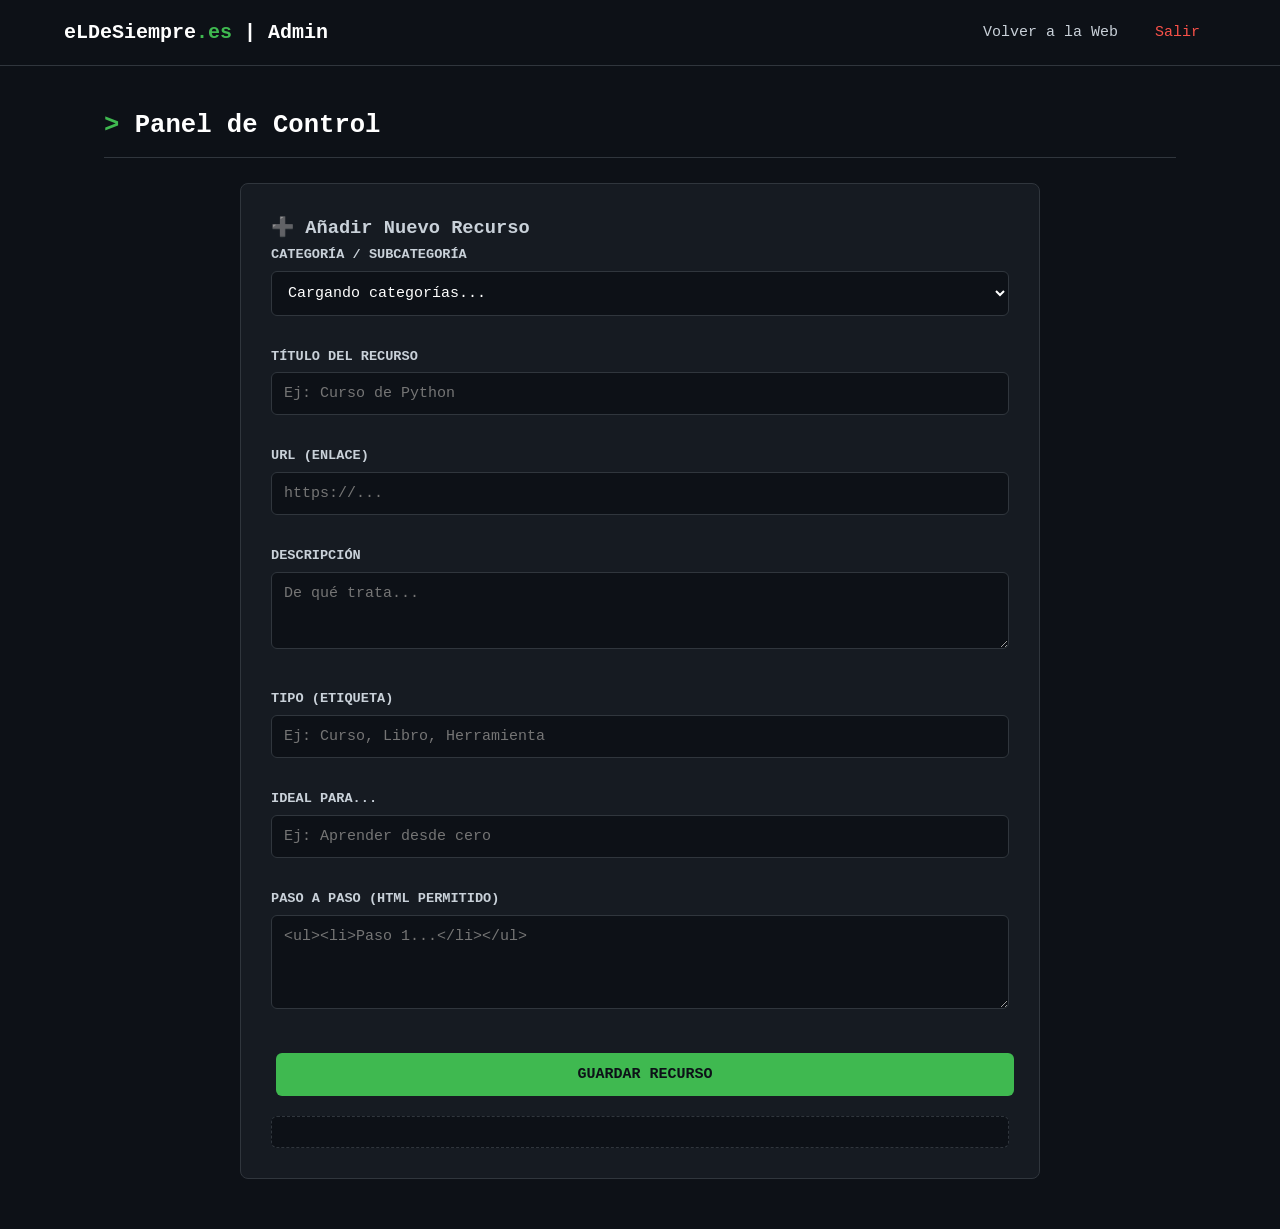
==== admin.html @ 98a256b8 "Create admin.html for administration dashboard This file contains the HTML structure for the adminis" ====
<!DOCTYPE html>
<html lang="es">
<head>
    <meta charset="UTF-8">
    <meta name="viewport" content="width=device-width, initial-scale=1.0">
    <title>Dashboard de Administración | eLDeSiempre</title>
    <link rel="stylesheet" href="styles.css">
</head>
<body>
    <header>
        <div class="logo-text">eLDeSiempre<span>.es</span> | Admin</div>
        <nav>
            <button class="nav-btn" onclick="window.location.href='index.html'">Volver a la Web</button>
            <button class="nav-btn" style="color:var(--danger);" onclick="cerrarSesion()">Salir</button>
        </nav>
    </header>

    <main class="container">
        <h2>Panel de Control</h2>
        
        <div class="auth-form" style="max-width: 800px; margin: 0 auto;">
            <h3>➕ Añadir Nuevo Recurso</h3>
            <form id="form-admin">
                <div class="form-field">
                    <label>Categoría / Subcategoría</label>
                    <select id="admin-categoria" class="tool-input" required>
                        <option value="">Cargando categorías...</option>
                    </select>
                </div>
                <div class="form-field">
                    <label>Título del Recurso</label>
                    <input type="text" id="admin-titulo" class="tool-input" placeholder="Ej: Curso de Python" required>
                </div>
                <div class="form-field">
                    <label>URL (Enlace)</label>
                    <input type="url" id="admin-url" class="tool-input" placeholder="https://..." required>
                </div>
                <div class="form-field">
                    <label>Descripción</label>
                    <textarea id="admin-descripcion" class="tool-input" rows="3" placeholder="De qué trata..." required></textarea>
                </div>
                <div class="form-field">
                    <label>Tipo (Etiqueta)</label>
                    <input type="text" id="admin-tipo" class="tool-input" placeholder="Ej: Curso, Libro, Herramienta" required>
                </div>
                <div class="form-field">
                    <label>Ideal para...</label>
                    <input type="text" id="admin-ideal" class="tool-input" placeholder="Ej: Aprender desde cero">
                </div>
                <div class="form-field">
                    <label>Paso a paso (HTML permitido)</label>
                    <textarea id="admin-pasos" class="tool-input" rows="4" placeholder="<ul><li>Paso 1...</li></ul>"></textarea>
                </div>
                <button type="submit" class="btn-primary" style="width: 100%;">Guardar Recurso</button>
            </form>
            <div id="admin-result" class="tool-result"></div>
        </div>
    </main>

    <script type="module" src="js/pages/admin.js"></script>
</body>
</html>
---- styles.css ----
@import url('https://www.nerdfonts.com/assets/css/webfont.css');

:root {
    --bg-color: #0d1117;
    --card-bg: #161b22;
    --text-main: #c9d1d9;
    --text-bright: #ffffff;
    --text-muted: #8b949e;
    --neon-green: #3fb950;
    --neon-blue: #58a6ff;
    --neon-gold: #d29922;
    --neon-purple: #bc8cff;
    --danger: #f85149;
    --border: #30363d;
    --modal-bg: rgba(13, 17, 23, 0.95);
    --focus-ring: 0 0 0 2px var(--neon-blue);
    --btn-text: #0d1117;
}

body.light-mode {
    --bg-color: #f6f8fa;
    --card-bg: #ffffff;
    --text-main: #24292f;
    --text-bright: #000000;
    --text-muted: #57606a;
    --neon-green: #1a7f37;
    --neon-blue: #0969da;
    --neon-gold: #9a6700;
    --neon-purple: #8250df;
    --danger: #cf222e;
    --border: #d0d7de;
    --modal-bg: rgba(246, 248, 250, 0.95);
    --btn-text: #ffffff;
}

* {
    margin: 0;
    padding: 0;
    box-sizing: border-box;
    font-family: 'Hack Nerd Font', 'Hack', 'Fira Code', 'Consolas', monospace;
    -webkit-tap-highlight-color: transparent;
}

*:focus-visible {
    outline: none;
    box-shadow: var(--focus-ring);
    border-radius: 4px;
}

body {
    background-color: var(--bg-color);
    color: var(--text-main);
    line-height: 1.6;
    min-height: 100vh;
    display: flex;
    flex-direction: column;
    transition: background-color 0.3s, color 0.3s;
}

body.locked {
    overflow: hidden;
    height: 100vh;
}

.skip-link {
    position: absolute;
    top: -100px;
    left: 10px;
    background: var(--neon-green);
    color: var(--btn-text);
    padding: 10px 15px;
    border-radius: 4px;
    font-weight: bold;
    z-index: 10001;
    text-decoration: none;
}

.skip-link:focus {
    top: 10px;
}

#toast-container {
    position: fixed;
    top: 20px;
    right: 20px;
    z-index: 10000;
    display: flex;
    flex-direction: column;
    gap: 10px;
    pointer-events: none;
}

.toast {
    background: var(--card-bg);
    border: 1px solid var(--border);
    border-left: 4px solid var(--neon-green);
    color: var(--text-bright);
    padding: 12px 18px;
    border-radius: 4px;
    font-size: 0.95rem;
    pointer-events: auto;
    max-width: 350px;
}

.toast.error {
    border-left-color: var(--danger);
}

.modal-overlay {
    position: fixed;
    inset: 0;
    background: var(--modal-bg);
    z-index: 9999;
    display: none;
    justify-content: center;
    align-items: center;
    padding: 20px;
}

.modal-overlay.active {
    display: flex;
}

.modal-content {
    background: var(--card-bg);
    border: 1px solid var(--border);
    border-radius: 8px;
    padding: 25px;
    width: 100%;
    max-width: 700px;
    max-height: 85vh;
    overflow-y: auto;
    position: relative;
}

.modal-content h2 {
    color: var(--neon-blue);
    margin-bottom: 15px;
    font-size: 1.3rem;
    border-bottom: 1px solid var(--border);
    padding-bottom: 10px;
}

.close-btn {
    position: absolute;
    top: 15px;
    right: 15px;
    background: none;
    border: none;
    color: var(--text-muted);
    font-size: 1.5rem;
    cursor: pointer;
}

header {
    display: flex;
    justify-content: space-between;
    align-items: center;
    padding: 15px 5%;
    background: var(--bg-color);
    border-bottom: 1px solid var(--border);
    position: sticky;
    top: 0;
    z-index: 100;
    transition: background-color 0.3s;
}

.logo-container {
    display: flex;
    align-items: center;
    gap: 10px;
    cursor: pointer;
    border: none;
    background: none;
    color: inherit;
    padding: 0;
}

.logo-img {
    width: 30px;
    height: 30px;
    object-fit: contain;
}

.logo-text {
    font-size: 20px;
    font-weight: 600;
    color: var(--text-bright);
}

.logo-text span {
    color: var(--neon-green);
}

nav {
    display: flex;
    gap: 5px;
    flex-wrap: wrap;
    align-items: center;
}

.nav-btn {
    background: none;
    border: 1px solid transparent;
    color: var(--text-main);
    font-size: 15px;
    cursor: pointer;
    padding: 8px 15px;
    border-radius: 4px;
    font-family: inherit;
    transition: 0.2s;
}

.nav-btn:hover,
.nav-btn.active {
    color: var(--neon-blue);
    border-color: var(--border);
    background: var(--card-bg);
}

nav .nav-btn.active {
    color: var(--neon-green);
    border-color: var(--neon-green);
}

.btn-login {
    color: var(--neon-gold);
}

.btn-login:hover {
    color: var(--btn-text);
    background: var(--neon-gold);
    border-color: var(--neon-gold);
}

.theme-toggle {
    background: var(--card-bg);
    border: 1px solid var(--border);
    color: var(--text-bright);
    padding: 8px 12px;
    border-radius: 4px;
    cursor: pointer;
    font-size: 1.1rem;
    display: flex;
    align-items: center;
    justify-content: center;
    margin-left: 10px;
}

.theme-toggle:hover {
    border-color: var(--neon-blue);
}

.container {
    padding: 40px 5%;
    flex: 1;
    max-width: 1200px;
    margin: 0 auto;
    width: 100%;
}

h2 {
    color: var(--text-bright);
    font-size: 1.6rem;
    margin-bottom: 25px;
    border-bottom: 1px solid var(--border);
    padding-bottom: 10px;
    font-weight: 600;
}

h2::before {
    content: '> ';
    color: var(--neon-green);
    font-weight: bold;
}

.hero {
    text-align: center;
    padding: 50px 0;
}

.hero h1 {
    font-size: clamp(1.8rem, 4vw, 2.8rem);
    color: var(--text-bright);
    margin-bottom: 15px;
}

.hero p {
    font-size: 1.1rem;
    color: var(--text-muted);
    max-width: 700px;
    margin: 0 auto 30px auto;
}

.btn-primary,
.btn-secondary {
    padding: 12px 24px;
    font-size: 15px;
    font-weight: bold;
    border-radius: 6px;
    cursor: pointer;
    border: 1px solid transparent;
    margin: 5px;
    text-transform: uppercase;
    font-family: inherit;
    transition: 0.2s;
}

.btn-primary {
    background: var(--neon-green);
    color: var(--btn-text);
}

.btn-primary:hover {
    opacity: 0.9;
}

.btn-secondary {
    background: transparent;
    border: 1px solid var(--border);
    color: var(--text-bright);
}

.btn-secondary:hover {
    background: var(--card-bg);
    border-color: var(--neon-blue);
}

.active-filter {
    background: var(--neon-blue);
    color: var(--btn-text);
    border-color: var(--neon-blue);
}

.active-filter:hover {
    background: var(--neon-blue);
    color: var(--btn-text);
    opacity: 0.9;
}

.folder-grid {
    display: grid;
    grid-template-columns: repeat(auto-fill, minmax(280px, 1fr));
    gap: 20px;
    margin-top: 20px;
}

.folder {
    background: var(--card-bg);
    border: 1px solid var(--border);
    border-radius: 8px;
    padding: 20px;
    cursor: pointer;
    display: flex;
    flex-direction: column;
    transition: 0.2s;
    position: relative;
    text-decoration: none;
}

.folder:hover {
    border-color: var(--neon-blue);
    transform: translateY(-3px);
    box-shadow: 0 4px 12px rgba(0, 0, 0, 0.2);
}

.folder-icon {
    font-size: 2rem;
    color: var(--neon-blue);
    margin-bottom: 10px;
}

.folder h3 {
    color: var(--text-bright);
    font-size: 1.1rem;
    margin-bottom: 5px;
}

.folder p {
    color: var(--text-muted);
    font-size: 0.85rem;
    margin-bottom: 15px;
    flex-grow: 1;
}

.folder-badge {
    display: inline-block;
    background: var(--border);
    color: var(--text-bright);
    font-size: 0.75rem;
    padding: 3px 8px;
    border-radius: 12px;
    font-weight: bold;
}

.resource-list {
    list-style: none;
    padding: 0;
    margin-top: 15px;
}

.resource-item {
    background: var(--bg-color);
    border: 1px solid var(--border);
    border-radius: 6px;
    padding: 15px;
    margin-bottom: 10px;
    display: flex;
    flex-direction: column;
    gap: 8px;
}

.resource-header {
    display: flex;
    justify-content: space-between;
    align-items: flex-start;
    gap: 10px;
}

.resource-title {
    color: var(--neon-green);
    font-weight: bold;
    font-size: 1rem;
}

.resource-desc {
    color: var(--text-main);
    font-size: 0.9rem;
    line-height: 1.5;
    margin-bottom: 10px;
}

.resource-meta {
    display: flex;
    flex-wrap: wrap;
    gap: 10px;
    margin-top: 5px;
    font-size: 0.8rem;
    align-items: center;
}

.resource-ideal {
    font-size: 0.8rem;
    color: var(--neon-gold);
    font-style: italic;
    display: block;
    margin-top: 5px;
}

.resource-actions {
    display: flex;
    gap: 10px;
    margin-top: 5px;
}

.btn-link {
    color: var(--neon-blue);
    text-decoration: none;
    font-weight: bold;
    font-size: 0.9rem;
}

.btn-link:hover {
    text-decoration: underline;
}

.resource-actions .btn-link::after {
    content: ' ↗';
    font-size: 0.8em;
}

.btn-voto {
    background: transparent;
    border: 1px solid var(--border);
    color: var(--text-main);
    padding: 4px 10px;
    border-radius: 4px;
    cursor: pointer;
    font-size: 0.8rem;
    font-family: inherit;
    transition: 0.2s;
    display: flex;
    align-items: center;
    gap: 5px;
}

.btn-voto:hover {
    border-color: var(--neon-gold);
    color: var(--neon-gold);
}

.btn-voto.votado {
    background: var(--neon-gold);
    color: var(--btn-text);
    border-color: var(--neon-gold);
}

.badge {
    color: var(--btn-text);
    font-size: 0.7rem;
    padding: 2px 6px;
    border-radius: 3px;
    text-transform: uppercase;
    font-weight: bold;
    white-space: nowrap;
}

.badge-curso {
    background: var(--neon-green);
}

.badge-herramienta {
    background: var(--neon-blue);
}

.badge-libro {
    background: var(--neon-gold);
}

.badge-hacker {
    background: var(--neon-purple);
    color: var(--text-bright);
}

.badge-sistema {
    background: var(--danger);
    color: var(--text-bright);
}

.badge-noticia {
    background: var(--text-muted);
    color: var(--bg-color);
}

.badge-doc {
    background: #8b949e;
    color: var(--bg-color);
}

.badge-lab {
    background: #79c0ff;
    color: var(--bg-color);
}

.badge-default {
    background: var(--border);
    color: var(--text-bright);
}

.grid-cards {
    display: grid;
    grid-template-columns: repeat(auto-fit, minmax(320px, 1fr));
    gap: 20px;
}

.card {
    background: var(--card-bg);
    padding: 25px;
    border: 1px solid var(--border);
    border-radius: 8px;
    cursor: pointer;
    display: flex;
    flex-direction: column;
    transition: 0.2s;
    text-decoration: none;
}

.card:hover {
    border-color: var(--neon-blue);
    transform: translateY(-2px);
}

.card h3 {
    color: var(--text-bright);
    font-size: 1.2rem;
    margin-bottom: 10px;
}

.card p {
    font-size: 0.9rem;
    line-height: 1.5;
    color: var(--text-main);
    margin-bottom: 15px;
    flex-grow: 1;
}

.tool-input {
    width: 100%;
    padding: 12px;
    background: var(--bg-color);
    border: 1px solid var(--border);
    color: var(--text-bright);
    border-radius: 6px;
    margin-bottom: 15px;
    font-size: 15px;
    font-family: inherit;
}

.tool-input:focus {
    outline: none;
    border-color: var(--neon-blue);
}

.tool-result {
    margin-top: 15px;
    color: var(--neon-green);
    font-size: 1rem;
    text-align: center;
    word-break: break-all;
    padding: 15px;
    background: var(--bg-color);
    border-radius: 6px;
    border: 1px dashed var(--border);
}

.gen-controls {
    display: flex;
    flex-direction: column;
    gap: 10px;
    margin-bottom: 15px;
}

.gen-controls label {
    display: flex;
    align-items: center;
    gap: 10px;
    font-size: 1rem;
    cursor: pointer;
}

.gen-controls input[type="checkbox"] {
    accent-color: var(--neon-blue);
    width: 18px;
    height: 18px;
}

.gen-slider-container {
    display: flex;
    align-items: center;
    gap: 15px;
    margin-bottom: 15px;
}

.gen-slider-container input[type="range"] {
    flex-grow: 1;
    accent-color: var(--neon-blue);
}

.gen-slider-value {
    color: var(--neon-blue);
    font-weight: bold;
    font-size: 1.2rem;
}

.auth-form {
    background: var(--card-bg);
    padding: 30px;
    border: 1px solid var(--border);
    border-radius: 8px;
    width: 100%;
    max-width: 400px;
}

.auth-form h2 {
    border: none;
    text-align: center;
    margin-bottom: 20px;
}

.form-field {
    margin-bottom: 15px;
}

.form-field label {
    display: block;
    color: var(--text-main);
    font-size: 0.85rem;
    font-weight: bold;
    margin-bottom: 5px;
    text-transform: uppercase;
}

.auth-form input,
.contact-form input,
.contact-form textarea,
.profile-form input,
.profile-form textarea {
    width: 100%;
    padding: 12px;
    background: var(--bg-color);
    border: 1px solid var(--border);
    color: var(--text-bright);
    border-radius: 6px;
    font-size: 15px;
    font-family: inherit;
}

.auth-form input:focus,
.contact-form input:focus,
.contact-form textarea:focus,
.profile-form input:focus,
.profile-form textarea:focus {
    outline: none;
    border-color: var(--neon-blue);
}

.contact-form {
    background: var(--card-bg);
    padding: 30px;
    border: 1px solid var(--border);
    border-radius: 8px;
    width: 100%;
    max-width: 600px;
    margin: 0 auto;
}

.contact-form textarea {
    resize: vertical;
    min-height: 120px;
}

.profile-card {
    background: var(--card-bg);
    padding: 30px;
    border: 1px solid var(--border);
    border-radius: 8px;
}

footer {
    text-align: left;
    padding: 40px 5%;
    border-top: 1px solid var(--border);
    margin-top: auto;
    background: var(--card-bg);
    color: var(--text-muted);
}

.footer-grid {
    display: grid;
    grid-template-columns: repeat(auto-fit, minmax(250px, 1fr));
    gap: 40px;
    max-width: 1200px;
    margin: 0 auto;
    align-items: start;
}

.footer-col h3 {
    color: var(--text-bright);
    margin-bottom: 15px;
    font-size: 1.1rem;
}

.footer-col p {
    font-size: 0.9rem;
    line-height: 1.6;
    margin-bottom: 15px;
}

.footer-col .crypto-list {
    justify-content: flex-start;
    margin-top: 10px;
}

.footer-col .social-links {
    justify-content: flex-start;
    margin-top: 10px;
}

.footer-bottom {
    text-align: center;
    margin-top: 40px;
    padding-top: 20px;
    border-top: 1px solid var(--border);
    font-size: 0.85rem;
}

.footer-bottom .legal-links {
    margin-bottom: 10px;
}

.support-footer h3 {
    color: var(--neon-gold);
    margin-bottom: 10px;
}

.support-footer .paypal-btn {
    display: inline-block;
    padding: 10px 20px;
    background: #0070ba;
    color: #fff;
    text-decoration: none;
    border-radius: 6px;
    font-weight: bold;
    margin-top: 10px;
}

.crypto-list {
    display: flex;
    justify-content: center;
    gap: 10px;
    flex-wrap: wrap;
    margin-top: 15px;
}

.crypto-item {
    background: var(--bg-color);
    border: 1px solid var(--border);
    padding: 8px 15px;
    border-radius: 4px;
    cursor: pointer;
    font-size: 0.9rem;
    color: var(--text-bright);
    font-weight: bold;
    font-family: inherit;
}

.crypto-item:hover {
    border-color: var(--neon-gold);
}

.social-links {
    display: flex;
    justify-content: center;
    gap: 20px;
    margin-top: 20px;
    flex-wrap: wrap;
}

.social-icon {
    width: 30px;
    height: 30px;
    fill: var(--text-muted);
    transition: 0.2s;
}

.social-icon:hover {
    fill: var(--text-bright);
}

.btn-discord {
    display: block;
    background: #5865F2;
    color: white;
    padding: 15px;
    border-radius: 6px;
    text-decoration: none;
    font-weight: bold;
    margin-top: 20px;
    text-align: center;
    font-size: 1rem;
}

.legal-links {
    display: flex;
    justify-content: center;
    gap: 15px;
    margin-top: 20px;
    flex-wrap: wrap;
    font-size: 0.85rem;
}

.legal-links a {
    color: var(--text-muted);
    text-decoration: none;
}

.legal-links a:hover {
    color: var(--neon-blue);
}

#cookie-banner {
    position: fixed;
    bottom: 0;
    left: 0;
    width: 100%;
    background: var(--card-bg);
    border-top: 1px solid var(--border);
    padding: 15px;
    display: none;
    justify-content: space-between;
    align-items: center;
    z-index: 10000;
    flex-wrap: wrap;
    gap: 15px;
}

#cookie-banner p {
    margin: 0;
    font-size: 0.9rem;
    max-width: 800px;
    color: var(--text-main);
}

#cookie-banner a {
    color: var(--neon-blue);
}

.breadcrumb {
    display: flex;
    flex-wrap: wrap;
    gap: 6px;
    font-size: 0.85rem;
    color: var(--text-muted);
    margin-bottom: 20px;
}

.breadcrumb a {
    color: var(--neon-blue);
    text-decoration: none;
}

.breadcrumb a:hover {
    text-decoration: underline;
}

.breadcrumb span {
    color: var(--neon-green);
    font-weight: bold;
}

.category-header {
    background: var(--card-bg);
    border: 1px solid var(--border);
    padding: 20px;
    border-radius: 8px;
    margin-bottom: 25px;
}

.category-header h2 {
    border-bottom: none;
    margin-bottom: 5px;
    padding-bottom: 0;
}

.category-header p {
    color: var(--text-muted);
    margin-bottom: 15px;
    font-size: 0.95rem;
}

.canary-grid {
    display: grid;
    grid-template-columns: repeat(auto-fill, minmax(220px, 1fr));
    gap: 15px;
    margin-top: 20px;
}

.canary-card {
    background: var(--card-bg);
    border: 1px solid var(--border);
    border-radius: 6px;
    padding: 15px;
    cursor: pointer;
    transition: 0.2s;
    display: flex;
    flex-direction: column;
    gap: 8px;
}

.canary-card:hover {
    border-color: var(--neon-gold);
    transform: translateY(-2px);
}

.canary-card h4 {
    color: var(--text-bright);
    font-size: 0.95rem;
    margin: 0;
}

.canary-card p {
    color: var(--text-muted);
    font-size: 0.8rem;
    margin: 0;
    flex-grow: 1;
}

.cve-bubble {
    position: fixed;
    bottom: 24px;
    right: 24px;
    z-index: 9998;
    display: flex;
    align-items: center;
    justify-content: center;
    width: 60px;
    height: 60px;
    border-radius: 50%;
    background: var(--card-bg);
    border: 2px solid var(--danger);
    color: var(--danger);
    font-size: 1.6rem;
    cursor: pointer;
    box-shadow: 0 4px 16px rgba(0, 0, 0, 0.4);
    transition: transform 0.2s, box-shadow 0.2s;
}

.cve-bubble:hover {
    transform: scale(1.08);
    box-shadow: 0 6px 20px rgba(248, 81, 73, 0.4);
}

.cve-bubble.pulse {
    animation: cve-pulse 2s infinite;
}

@keyframes cve-pulse {
    0%, 100% {
        box-shadow: 0 0 0 0 rgba(248, 81, 73, 0.6);
    }
    50% {
        box-shadow: 0 0 0 12px rgba(248, 81, 73, 0);
    }
}

.cve-bubble-count {
    position: absolute;
    top: -6px;
    right: -6px;
    background: var(--danger);
    color: #fff;
    font-size: 0.7rem;
    font-weight: bold;
    min-width: 20px;
    height: 20px;
    border-radius: 10px;
    display: flex;
    align-items: center;
    justify-content: center;
    padding: 0 5px;
    border: 2px solid var(--card-bg);
}

.cve-panel {
    position: fixed;
    bottom: 96px;
    right: 24px;
    width: 380px;
    max-width: calc(100vw - 48px);
    max-height: 70vh;
    background: var(--card-bg);
    border: 1px solid var(--border);
    border-radius: 12px;
    box-shadow: 0 8px 32px rgba(0, 0, 0, 0.5);
    z-index: 9997;
    display: flex;
    flex-direction: column;
    opacity: 0;
    transform: translateY(12px) scale(0.97);
    pointer-events: none;
    transition: opacity 0.2s, transform 0.2s;
    overflow: hidden;
}

.cve-panel.open {
    opacity: 1;
    transform: translateY(0) scale(1);
    pointer-events: auto;
}

.cve-panel-header {
    display: flex;
    align-items: center;
    justify-content: space-between;
    padding: 14px 16px;
    border-bottom: 1px solid var(--border);
    background: var(--bg-color);
}

.cve-panel-header h3 {
    color: var(--danger);
    font-size: 1rem;
    margin: 0;
}

.cve-panel-header button {
    background: none;
    border: none;
    color: var(--text-muted);
    font-size: 1.3rem;
    cursor: pointer;
    line-height: 1;
}

.cve-panel-body {
    overflow-y: auto;
    padding: 8px;
    flex: 1;
}

.cve-item {
    padding: 10px 12px;
    border-left: 3px solid var(--danger);
    background: var(--bg-color);
    border-radius: 6px;
    margin-bottom: 8px;
    font-size: 0.85rem;
}

.cve-item-header {
    display: flex;
    justify-content: space-between;
    align-items: baseline;
    gap: 8px;
    margin-bottom: 4px;
}

.cve-item-id {
    color: var(--danger);
    font-weight: bold;
    font-size: 0.85rem;
}

.cve-item-date {
    color: var(--text-muted);
    font-size: 0.7rem;
}

.cve-item-desc {
    color: var(--text-main);
    line-height: 1.4;
    margin-bottom: 6px;
}

.cve-item-link {
    color: var(--neon-blue);
    text-decoration: none;
    font-size: 0.8rem;
}

.cve-item-link:hover {
    text-decoration: underline;
}

.cve-panel-footer {
    padding: 10px 16px;
    border-top: 1px solid var(--border);
    background: var(--bg-color);
    text-align: center;
    font-size: 0.75rem;
    color: var(--text-muted);
}

header .logo-container {
    background: none;
    border: none;
    cursor: pointer;
}

@media (max-width: 768px) {
    header {
        flex-direction: column;
        gap: 15px;
        padding: 15px;
    }
    nav {
        justify-content: center;
        width: 100%;
    }
    .nav-btn {
        font-size: 14px;
        padding: 8px;
        flex: 1;
        min-width: 100px;
    }
    .btn-primary,
    .btn-secondary {
        width: 100%;
        margin: 5px 0;
    }
    .crypto-list {
        flex-direction: column;
        width: 100%;
    }
    .crypto-item {
        width: 100%;
        text-align: center;
    }
    #cookie-banner {
        flex-direction: column;
        text-align: center;
    }
}

@media (max-width: 480px) {
    .cve-panel {
        width: calc(100vw - 32px);
        right: 16px;
        bottom: 88px;
    }
    .cve-bubble {
        bottom: 16px;
        right: 16px;
    }
}

.terminal-container {
    background: #000;
    border: 1px solid var(--border);
    border-radius: 8px;
    padding: 20px;
    font-family: 'Hack Nerd Font', monospace;
    color: var(--neon-green);
    box-shadow: 0 0 15px rgba(63, 185, 80, 0.1);
}

.terminal-header {
    display: flex;
    gap: 8px;
    margin-bottom: 20px;
    padding-bottom: 10px;
    border-bottom: 1px dashed var(--border);
}

.terminal-dot {
    width: 12px;
    height: 12px;
    border-radius: 50%;
}
.dot-red { background: #ff5f56; }
.dot-yellow { background: #ffbd2e; }
.dot-green { background: #27c93f; }

.terminal-prompt {
    color: var(--neon-blue);
    margin-bottom: 15px;
    font-size: 1.1rem;
}
.terminal-prompt span { color: var(--neon-green); }

.btn-back {
    display: inline-flex;
    align-items: center;
    gap: 8px;
    background: transparent;
    border: 1px solid var(--neon-blue);
    color: var(--neon-blue);
    padding: 8px 16px;
    border-radius: 4px;
    cursor: pointer;
    font-family: inherit;
    font-weight: bold;
    margin-bottom: 20px;
    transition: 0.2s;
    text-transform: uppercase;
    font-size: 0.9rem;
}
.btn-back:hover {
    background: var(--neon-blue);
    color: var(--bg-color);
}

.dir-tree {
    list-style: none;
    padding-left: 0;
    margin-bottom: 30px;
    border-left: 2px solid var(--border);
    padding-left: 15px;
}

.dir-item {
    margin-bottom: 10px;
    position: relative;
}
.dir-item::before {
    content: '├── ';
    color: var(--text-muted);
    font-family: monospace;
}
.dir-item:last-child::before {
    content: '└── ';
}

.dir-link {
    color: var(--neon-blue);
    text-decoration: none;
    font-weight: bold;
    font-size: 1rem;
    display: inline-block;
    padding: 5px 10px;
    border-radius: 4px;
    transition: 0.2s;
}
.dir-link:hover, .dir-link.active {
    background: rgba(88, 166, 255, 0.1);
    color: var(--neon-green);
    transform: translateX(5px);
}

.dir-desc {
    display: block;
    font-size: 0.85rem;
    color: var(--text-muted);
    margin-left: 30px;
    margin-top: 2px;
    font-style: italic;
}

.resource-details {
    margin-top: 15px;
    padding: 15px;
    background: rgba(13, 17, 23, 0.5);
    border-left: 2px solid var(--neon-blue);
    border-radius: 4px;
}
.resource-details h4 {
    color: var(--neon-gold);
    margin-bottom: 5px;
    font-size: 0.9rem;
}
.resource-details ul {
    list-style: square;
    margin-left: 20px;
    font-size: 0.85rem;
    color: var(--text-main);
}
.resource-details li {
    margin-bottom: 5px;
}
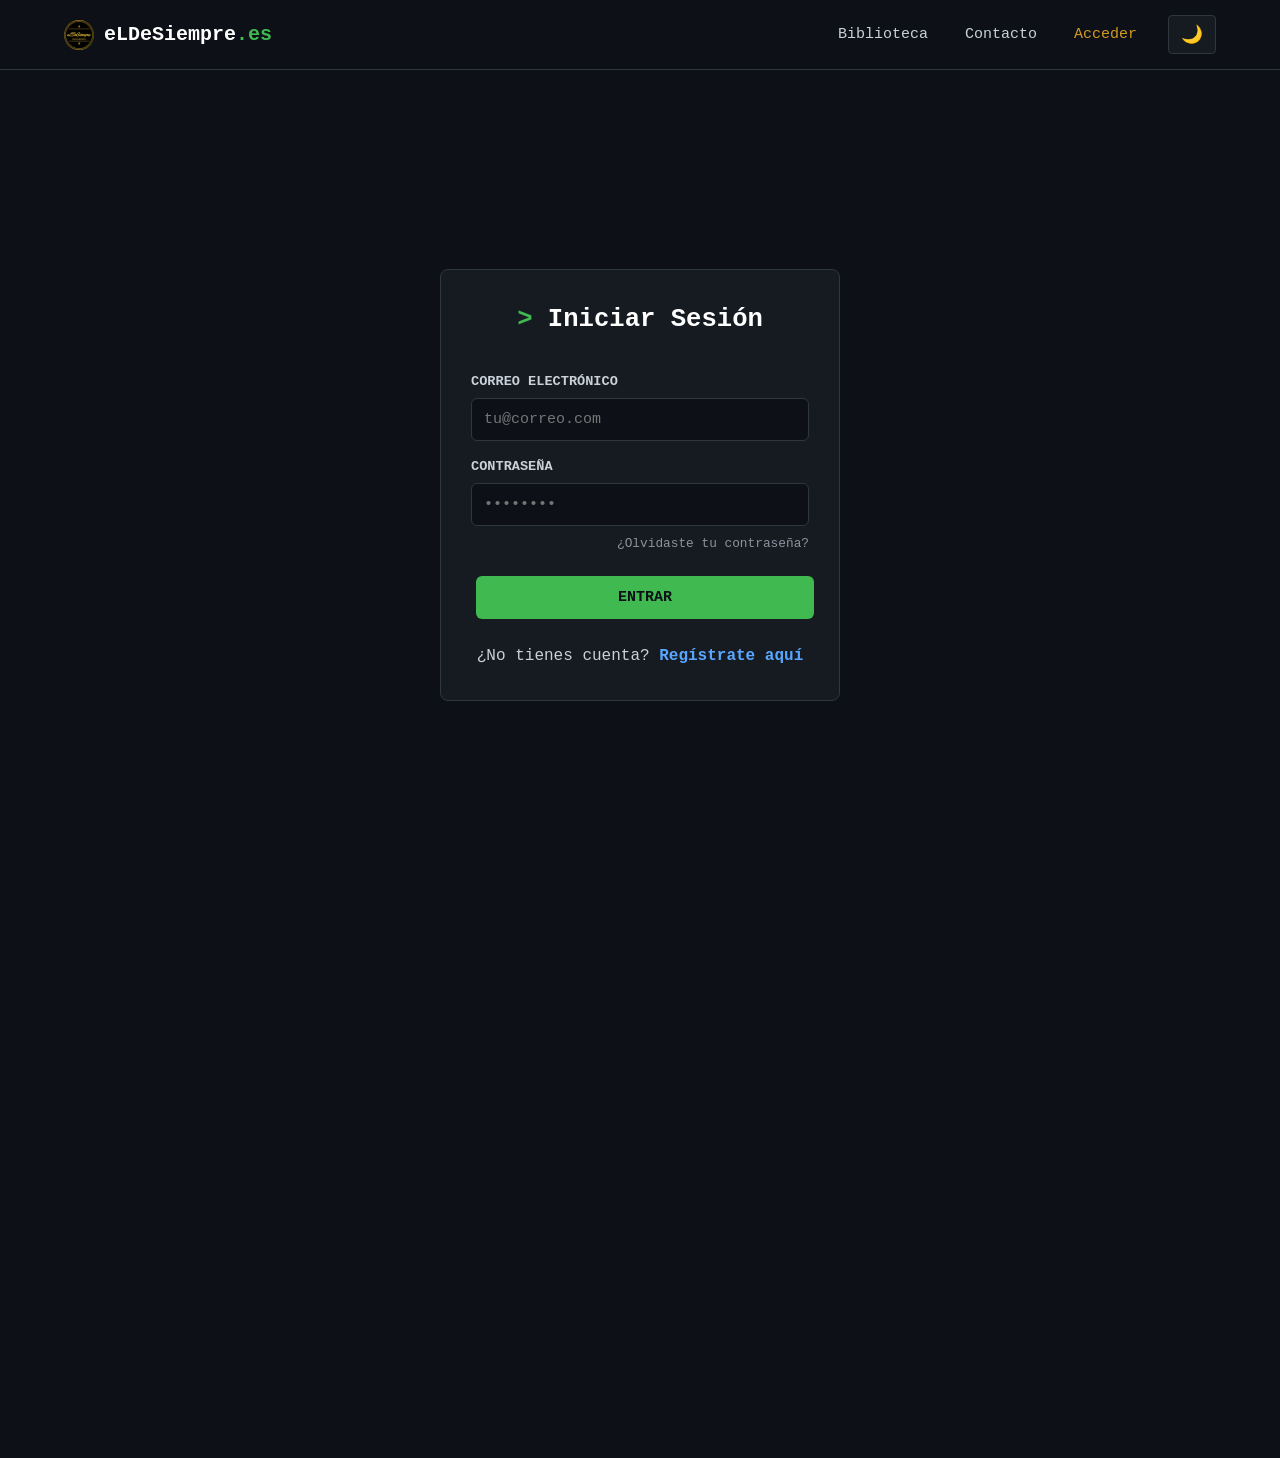
==== commit 8097b482: "Update admin dashboard layout and styles" ====
--- a/admin.html
+++ b/admin.html
@@ -3,10 +3,25 @@
 <head>
     <meta charset="UTF-8">
     <meta name="viewport" content="width=device-width, initial-scale=1.0">
-    <title>Dashboard de Administración | eLDeSiempre</title>
+    <meta name="robots" content="noindex, nofollow">
+    <title>Dashboard Admin | eLDeSiempre</title>
     <link rel="stylesheet" href="styles.css">
+    <style>
+        #admin-curtain { position: fixed; inset: 0; background: var(--bg-color); z-index: 99999; display: flex; justify-content: center; align-items: center; color: var(--neon-green); font-family: monospace; font-size: 1.2rem; }
+        .tabs { display: flex; gap: 10px; margin-bottom: 20px; flex-wrap: wrap; border-bottom: 1px solid var(--border); padding-bottom: 10px; }
+        .tab-btn { background: none; border: 1px solid var(--border); color: var(--text-main); padding: 10px 20px; cursor: pointer; border-radius: 4px; font-family: inherit; }
+        .tab-btn.active { background: var(--neon-blue); color: var(--bg-color); border-color: var(--neon-blue); font-weight: bold; }
+        .tab-content { display: none; }
+        .tab-content.active { display: block; }
+        .admin-table { width: 100%; border-collapse: collapse; margin-top: 15px; font-size: 0.9rem; }
+        .admin-table th, .admin-table td { border: 1px solid var(--border); padding: 10px; text-align: left; }
+        .admin-table th { background: var(--card-bg); color: var(--neon-green); }
+        .admin-form { background: var(--card-bg); padding: 20px; border-radius: 8px; margin-bottom: 30px; border: 1px solid var(--border); }
+    </style>
 </head>
 <body>
+    <div id="admin-curtain">&gt; Verificando credenciales de administrador...</div>
+
     <header>
         <div class="logo-text">eLDeSiempre<span>.es</span> | Admin</div>
         <nav>
@@ -15,45 +30,53 @@
         </nav>
     </header>
 
-    <main class="container">
-        <h2>Panel de Control</h2>
+    <main class="container" style="display:none;" id="admin-main">
+        <h2>Panel de Control Global</h2>
         
-        <div class="auth-form" style="max-width: 800px; margin: 0 auto;">
-            <h3>➕ Añadir Nuevo Recurso</h3>
-            <form id="form-admin">
-                <div class="form-field">
-                    <label>Categoría / Subcategoría</label>
-                    <select id="admin-categoria" class="tool-input" required>
-                        <option value="">Cargando categorías...</option>
-                    </select>
-                </div>
-                <div class="form-field">
-                    <label>Título del Recurso</label>
-                    <input type="text" id="admin-titulo" class="tool-input" placeholder="Ej: Curso de Python" required>
-                </div>
-                <div class="form-field">
-                    <label>URL (Enlace)</label>
-                    <input type="url" id="admin-url" class="tool-input" placeholder="https://..." required>
-                </div>
-                <div class="form-field">
-                    <label>Descripción</label>
-                    <textarea id="admin-descripcion" class="tool-input" rows="3" placeholder="De qué trata..." required></textarea>
-                </div>
-                <div class="form-field">
-                    <label>Tipo (Etiqueta)</label>
-                    <input type="text" id="admin-tipo" class="tool-input" placeholder="Ej: Curso, Libro, Herramienta" required>
-                </div>
-                <div class="form-field">
-                    <label>Ideal para...</label>
-                    <input type="text" id="admin-ideal" class="tool-input" placeholder="Ej: Aprender desde cero">
-                </div>
-                <div class="form-field">
-                    <label>Paso a paso (HTML permitido)</label>
-                    <textarea id="admin-pasos" class="tool-input" rows="4" placeholder="<ul><li>Paso 1...</li></ul>"></textarea>
-                </div>
-                <button type="submit" class="btn-primary" style="width: 100%;">Guardar Recurso</button>
-            </form>
-            <div id="admin-result" class="tool-result"></div>
+        <div class="tabs">
+            <button class="tab-btn active" onclick="switchTab('recursos')">Recursos</button>
+            <button class="tab-btn" onclick="switchTab('usuarios')">Usuarios y Permisos</button>
+            <button class="tab-btn" onclick="switchTab('guias')">Guías</button>
+            <button class="tab-btn" onclick="switchTab('logs')">Logs de Actividad</button>
+        </div>
+
+        <div id="tab-recursos" class="tab-content active">
+            <div class="admin-form">
+                <h3>Añadir Recurso</h3>
+                <form id="form-recurso" style="display:grid; gap:10px; margin-top:10px;">
+                    <select id="rec-cat" class="tool-input" required><option value="">Cargando categorías...</option></select>
+                    <input type="text" id="rec-titulo" class="tool-input" placeholder="Título" required>
+                    <input type="url" id="rec-url" class="tool-input" placeholder="https://..." required>
+                    <textarea id="rec-desc" class="tool-input" placeholder="Descripción" required></textarea>
+                    <input type="text" id="rec-tipo" class="tool-input" placeholder="Tipo (Curso, Libro, etc)" required>
+                    <input type="text" id="rec-ideal" class="tool-input" placeholder="Ideal para...">
+                    <button type="submit" class="btn-primary">Guardar Recurso</button>
+                </form>
+            </div>
+            <div id="lista-recursos"></div>
+        </div>
+
+        <div id="tab-usuarios" class="tab-content">
+            <div id="lista-usuarios"></div>
+        </div>
+
+        <div id="tab-guias" class="tab-content">
+            <div class="admin-form">
+                <h3>Añadir Guía</h3>
+                <form id="form-guia" style="display:grid; gap:10px; margin-top:10px;">
+                    <input type="text" id="guia-slug" class="tool-input" placeholder="slug-de-la-guia" required>
+                    <input type="text" id="guia-titulo" class="tool-input" placeholder="Título de la guía" required>
+                    <select id="guia-nivel" class="tool-input"><option value="Principiante">Principiante</option><option value="Fácil">Fácil</option><option value="Medio">Medio</option><option value="Difícil">Difícil</option><option value="Experto">Experto</option></select>
+                    <select id="guia-login" class="tool-input"><option value="0">Pública</option><option value="1">Requiere Login</option></select>
+                    <textarea id="guia-contenido" class="tool-input" rows="5" placeholder="Contenido HTML..." required></textarea>
+                    <button type="submit" class="btn-primary">Guardar Guía</button>
+                </form>
+            </div>
+            <div id="lista-guias"></div>
+        </div>
+
+        <div id="tab-logs" class="tab-content">
+            <div id="lista-logs"></div>
         </div>
     </main>
 
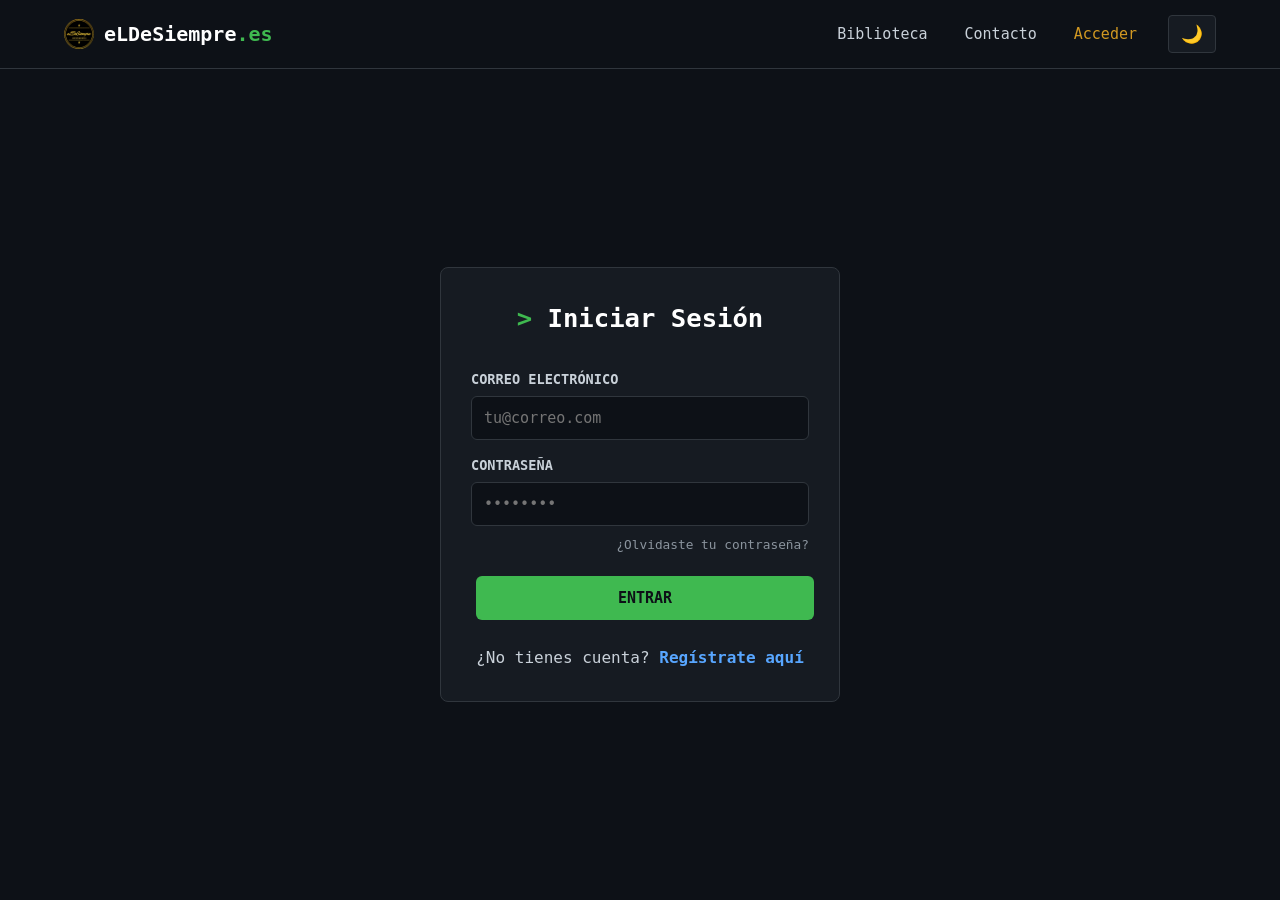
==== commit 2a338f4c: "Update admin.html with styling and script versioning" ====
--- a/admin.html
+++ b/admin.html
@@ -7,7 +7,7 @@
     <title>Dashboard Admin | eLDeSiempre</title>
     <link rel="stylesheet" href="styles.css">
     <style>
-        #admin-curtain { position: fixed; inset: 0; background: var(--bg-color); z-index: 99999; display: flex; justify-content: center; align-items: center; color: var(--neon-green); font-family: monospace; font-size: 1.2rem; }
+        #admin-curtain { position: fixed; inset: 0; background: var(--bg-color); z-index: 99999; display: flex; justify-content: center; align-items: center; color: var(--neon-green); font-family: monospace; font-size: 1.2rem; text-align: center; padding: 20px;}
         .tabs { display: flex; gap: 10px; margin-bottom: 20px; flex-wrap: wrap; border-bottom: 1px solid var(--border); padding-bottom: 10px; }
         .tab-btn { background: none; border: 1px solid var(--border); color: var(--text-main); padding: 10px 20px; cursor: pointer; border-radius: 4px; font-family: inherit; }
         .tab-btn.active { background: var(--neon-blue); color: var(--bg-color); border-color: var(--neon-blue); font-weight: bold; }
@@ -19,7 +19,7 @@
         .admin-form { background: var(--card-bg); padding: 20px; border-radius: 8px; margin-bottom: 30px; border: 1px solid var(--border); }
     </style>
 </head>
-<body>
+<body class="locked">
     <div id="admin-curtain">&gt; Verificando credenciales de administrador...</div>
 
     <header>
@@ -80,6 +80,6 @@
         </div>
     </main>
 
-    <script type="module" src="js/pages/admin.js"></script>
+    <script type="module" src="js/pages/admin.js?v=2"></script>
 </body>
 </html>
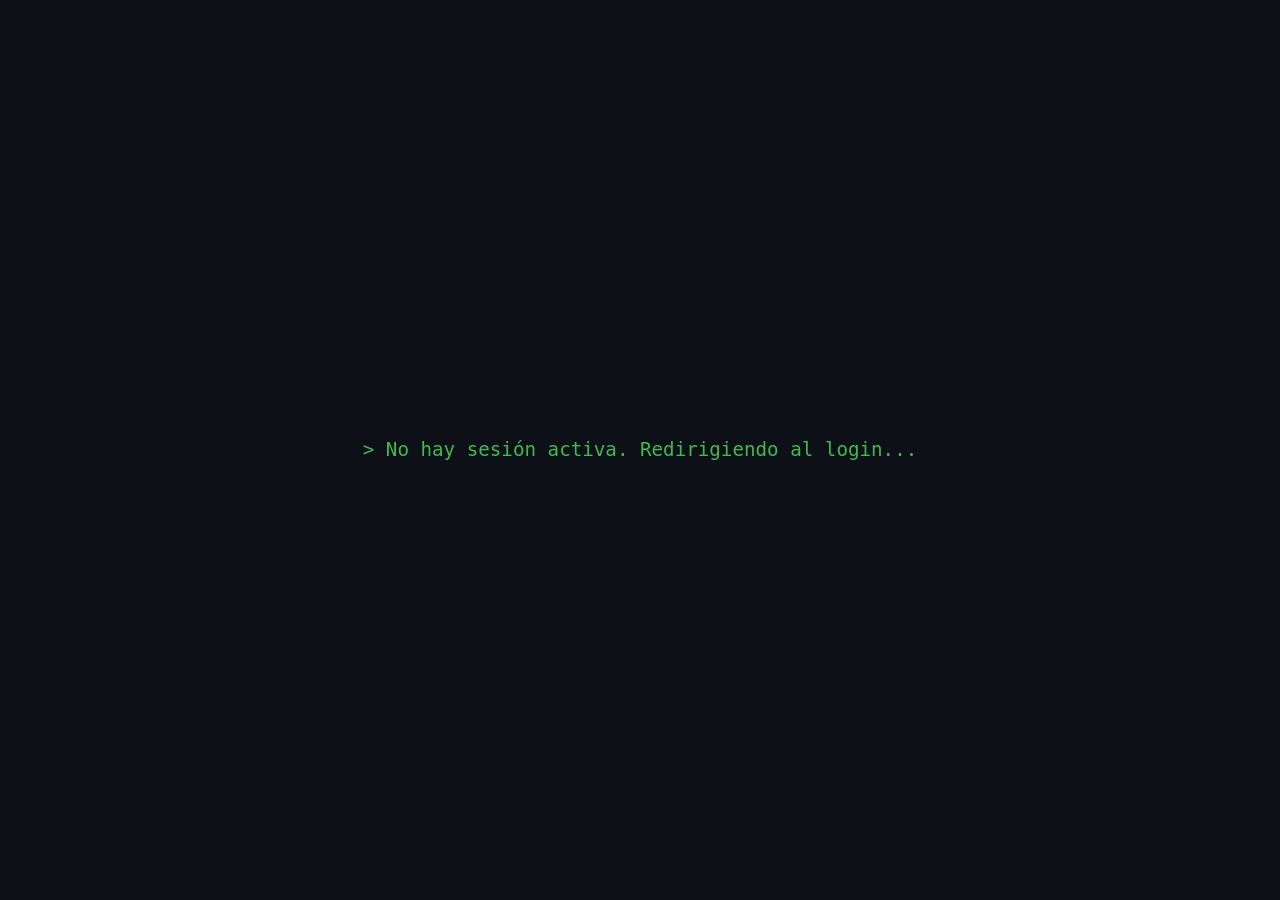
==== commit dd672716: "Update admin panel UI elements and scripts" ====
--- a/admin.html
+++ b/admin.html
@@ -17,6 +17,7 @@
         .admin-table th, .admin-table td { border: 1px solid var(--border); padding: 10px; text-align: left; }
         .admin-table th { background: var(--card-bg); color: var(--neon-green); }
         .admin-form { background: var(--card-bg); padding: 20px; border-radius: 8px; margin-bottom: 30px; border: 1px solid var(--border); }
+        .admin-form input, .admin-form textarea, .admin-form select { margin-bottom: 10px; }
     </style>
 </head>
 <body class="locked">
@@ -35,24 +36,27 @@
         
         <div class="tabs">
             <button class="tab-btn active" onclick="switchTab('recursos')">Recursos</button>
-            <button class="tab-btn" onclick="switchTab('usuarios')">Usuarios y Permisos</button>
+            <button class="tab-btn" onclick="switchTab('usuarios')">Usuarios</button>
             <button class="tab-btn" onclick="switchTab('guias')">Guías</button>
-            <button class="tab-btn" onclick="switchTab('logs')">Logs de Actividad</button>
+            <button class="tab-btn" onclick="switchTab('logs')">Logs</button>
         </div>
 
         <div id="tab-recursos" class="tab-content active">
             <div class="admin-form">
-                <h3>Añadir Recurso</h3>
+                <h3 id="form-rec-titulo">Añadir Nuevo Recurso</h3>
                 <form id="form-recurso" style="display:grid; gap:10px; margin-top:10px;">
+                    <input type="hidden" id="rec-id">
                     <select id="rec-cat" class="tool-input" required><option value="">Cargando categorías...</option></select>
                     <input type="text" id="rec-titulo" class="tool-input" placeholder="Título" required>
                     <input type="url" id="rec-url" class="tool-input" placeholder="https://..." required>
                     <textarea id="rec-desc" class="tool-input" placeholder="Descripción" required></textarea>
                     <input type="text" id="rec-tipo" class="tool-input" placeholder="Tipo (Curso, Libro, etc)" required>
                     <input type="text" id="rec-ideal" class="tool-input" placeholder="Ideal para...">
-                    <button type="submit" class="btn-primary">Guardar Recurso</button>
+                    <button type="submit" class="btn-primary" id="btn-guardar-rec">Guardar Recurso</button>
+                    <button type="button" class="btn-secondary" id="btn-cancelar-rec" style="display:none;" onclick="cancelarEdicionRecurso()">Cancelar Edición</button>
                 </form>
             </div>
+            <input type="text" id="search-recursos" class="tool-input" placeholder="Buscar recursos por título o descripción..." oninput="buscarRecursos()">
             <div id="lista-recursos"></div>
         </div>
 
@@ -62,14 +66,16 @@
 
         <div id="tab-guias" class="tab-content">
             <div class="admin-form">
-                <h3>Añadir Guía</h3>
+                <h3 id="form-guia-titulo">Añadir Nueva Guía</h3>
                 <form id="form-guia" style="display:grid; gap:10px; margin-top:10px;">
+                    <input type="hidden" id="guia-id">
                     <input type="text" id="guia-slug" class="tool-input" placeholder="slug-de-la-guia" required>
                     <input type="text" id="guia-titulo" class="tool-input" placeholder="Título de la guía" required>
                     <select id="guia-nivel" class="tool-input"><option value="Principiante">Principiante</option><option value="Fácil">Fácil</option><option value="Medio">Medio</option><option value="Difícil">Difícil</option><option value="Experto">Experto</option></select>
                     <select id="guia-login" class="tool-input"><option value="0">Pública</option><option value="1">Requiere Login</option></select>
                     <textarea id="guia-contenido" class="tool-input" rows="5" placeholder="Contenido HTML..." required></textarea>
-                    <button type="submit" class="btn-primary">Guardar Guía</button>
+                    <button type="submit" class="btn-primary" id="btn-guardar-guia">Guardar Guía</button>
+                    <button type="button" class="btn-secondary" id="btn-cancelar-guia" style="display:none;" onclick="cancelarEdicionGuia()">Cancelar Edición</button>
                 </form>
             </div>
             <div id="lista-guias"></div>
@@ -80,6 +86,6 @@
         </div>
     </main>
 
-    <script type="module" src="js/pages/admin.js?v=2"></script>
+    <script type="module" src="js/pages/admin.js?v=3"></script>
 </body>
 </html>
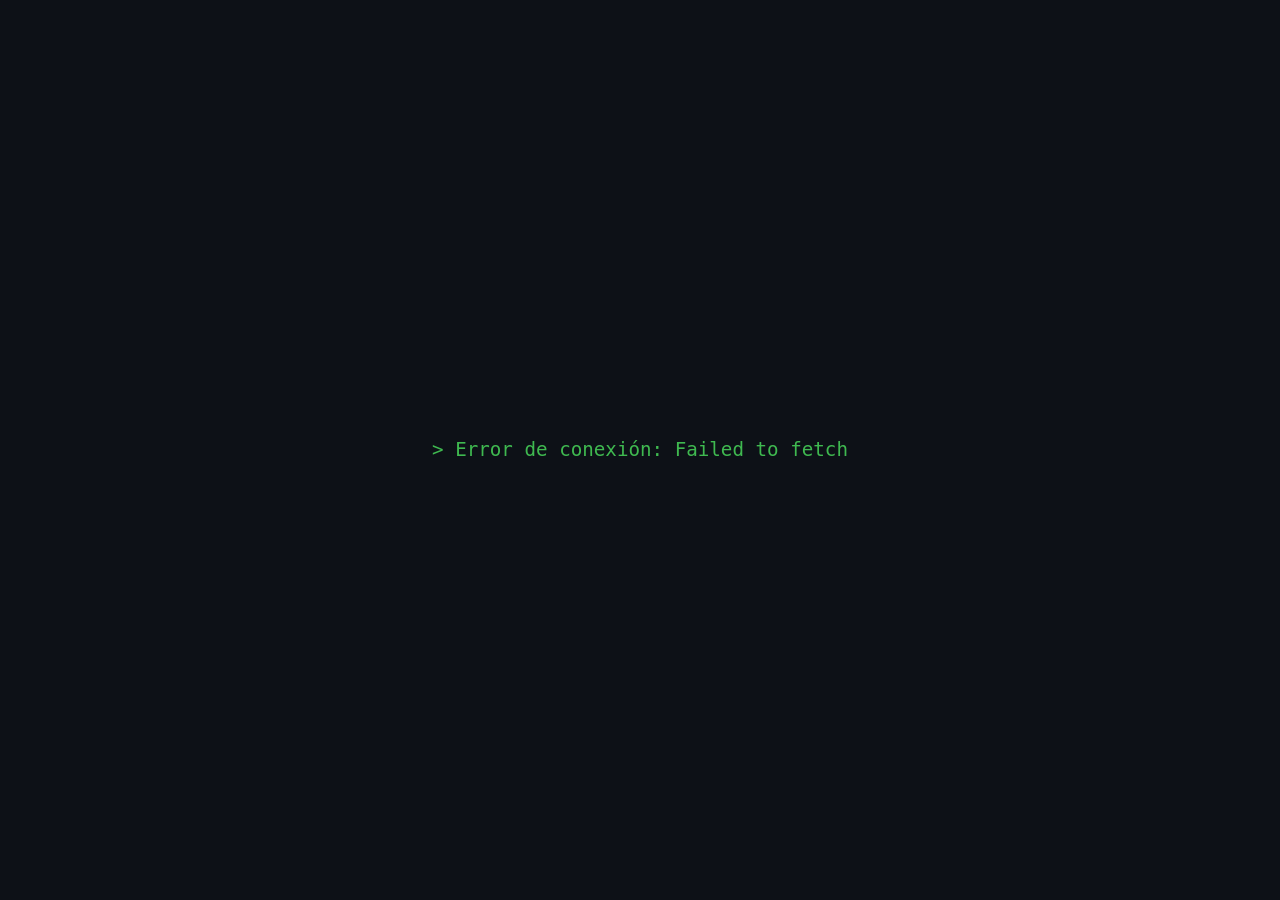
==== commit aa7325df: "Change script type from module to regular" ====
--- a/admin.html
+++ b/admin.html
@@ -86,6 +86,6 @@
         </div>
     </main>
 
-    <script type="module" src="js/pages/admin.js?v=3"></script>
+    <script src="js/pages/admin.js"></script>
 </body>
 </html>
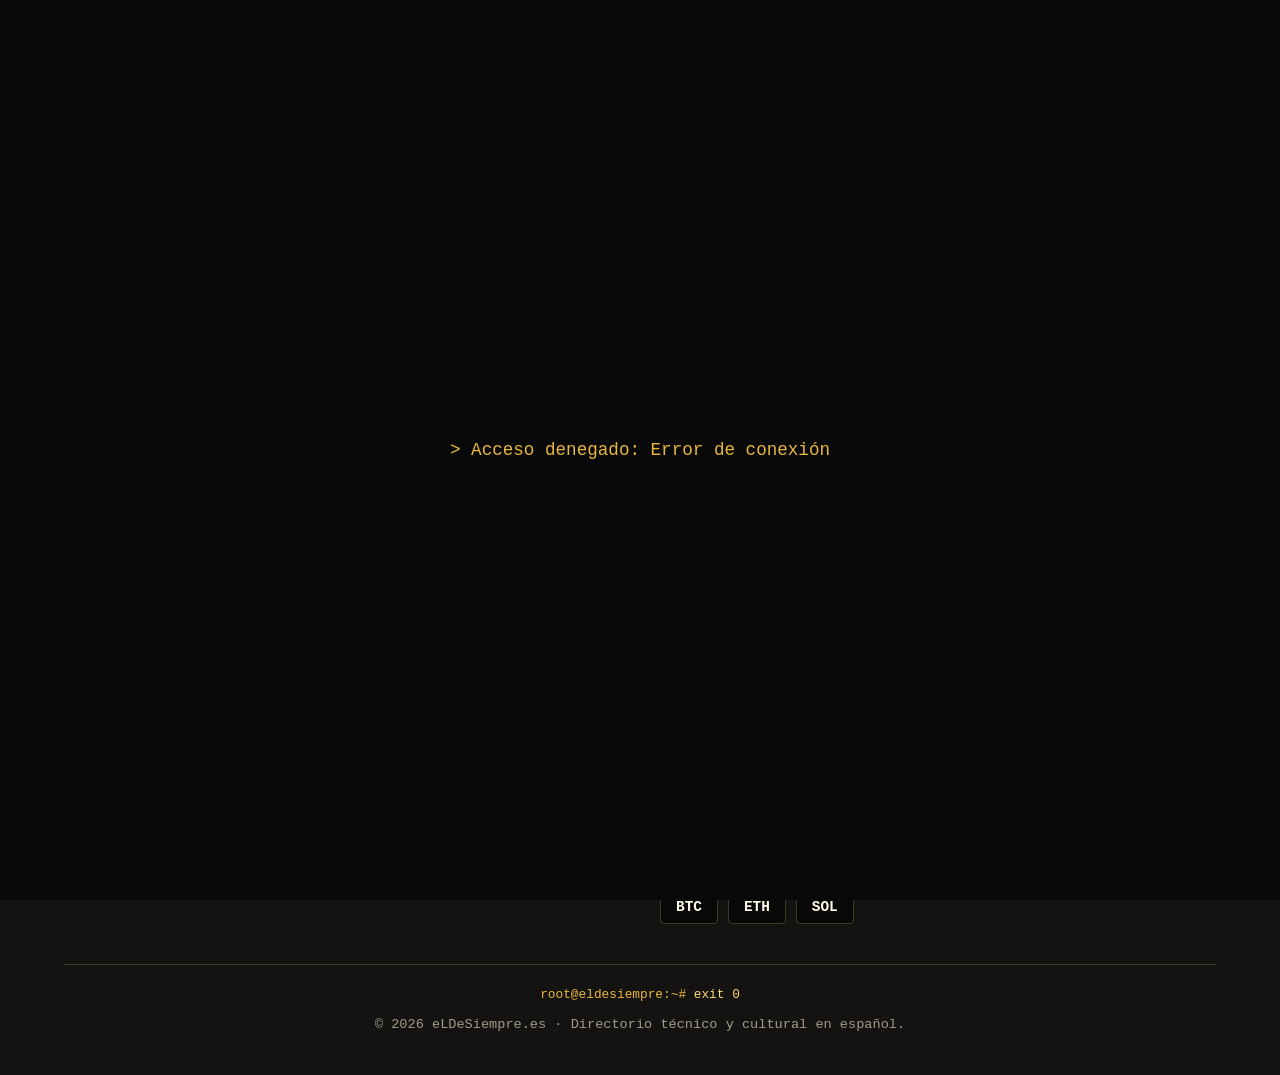
==== commit c60b0aa6: "Add files via upload" ====
--- a/admin.html
+++ b/admin.html
@@ -1,91 +1,107 @@
-<!DOCTYPE html>
-<html lang="es">
-<head>
-    <meta charset="UTF-8">
-    <meta name="viewport" content="width=device-width, initial-scale=1.0">
-    <meta name="robots" content="noindex, nofollow">
-    <title>Dashboard Admin | eLDeSiempre</title>
-    <link rel="stylesheet" href="styles.css">
-    <style>
-        #admin-curtain { position: fixed; inset: 0; background: var(--bg-color); z-index: 99999; display: flex; justify-content: center; align-items: center; color: var(--neon-green); font-family: monospace; font-size: 1.2rem; text-align: center; padding: 20px;}
-        .tabs { display: flex; gap: 10px; margin-bottom: 20px; flex-wrap: wrap; border-bottom: 1px solid var(--border); padding-bottom: 10px; }
-        .tab-btn { background: none; border: 1px solid var(--border); color: var(--text-main); padding: 10px 20px; cursor: pointer; border-radius: 4px; font-family: inherit; }
-        .tab-btn.active { background: var(--neon-blue); color: var(--bg-color); border-color: var(--neon-blue); font-weight: bold; }
-        .tab-content { display: none; }
-        .tab-content.active { display: block; }
-        .admin-table { width: 100%; border-collapse: collapse; margin-top: 15px; font-size: 0.9rem; }
-        .admin-table th, .admin-table td { border: 1px solid var(--border); padding: 10px; text-align: left; }
-        .admin-table th { background: var(--card-bg); color: var(--neon-green); }
-        .admin-form { background: var(--card-bg); padding: 20px; border-radius: 8px; margin-bottom: 30px; border: 1px solid var(--border); }
-        .admin-form input, .admin-form textarea, .admin-form select { margin-bottom: 10px; }
-    </style>
-</head>
-<body class="locked">
-    <div id="admin-curtain">&gt; Verificando credenciales de administrador...</div>
-
-    <header>
-        <div class="logo-text">eLDeSiempre<span>.es</span> | Admin</div>
-        <nav>
-            <button class="nav-btn" onclick="window.location.href='index.html'">Volver a la Web</button>
-            <button class="nav-btn" style="color:var(--danger);" onclick="cerrarSesion()">Salir</button>
-        </nav>
-    </header>
-
-    <main class="container" style="display:none;" id="admin-main">
-        <h2>Panel de Control Global</h2>
-        
-        <div class="tabs">
-            <button class="tab-btn active" onclick="switchTab('recursos')">Recursos</button>
-            <button class="tab-btn" onclick="switchTab('usuarios')">Usuarios</button>
-            <button class="tab-btn" onclick="switchTab('guias')">Guías</button>
-            <button class="tab-btn" onclick="switchTab('logs')">Logs</button>
-        </div>
-
-        <div id="tab-recursos" class="tab-content active">
-            <div class="admin-form">
-                <h3 id="form-rec-titulo">Añadir Nuevo Recurso</h3>
-                <form id="form-recurso" style="display:grid; gap:10px; margin-top:10px;">
-                    <input type="hidden" id="rec-id">
-                    <select id="rec-cat" class="tool-input" required><option value="">Cargando categorías...</option></select>
-                    <input type="text" id="rec-titulo" class="tool-input" placeholder="Título" required>
-                    <input type="url" id="rec-url" class="tool-input" placeholder="https://..." required>
-                    <textarea id="rec-desc" class="tool-input" placeholder="Descripción" required></textarea>
-                    <input type="text" id="rec-tipo" class="tool-input" placeholder="Tipo (Curso, Libro, etc)" required>
-                    <input type="text" id="rec-ideal" class="tool-input" placeholder="Ideal para...">
-                    <button type="submit" class="btn-primary" id="btn-guardar-rec">Guardar Recurso</button>
-                    <button type="button" class="btn-secondary" id="btn-cancelar-rec" style="display:none;" onclick="cancelarEdicionRecurso()">Cancelar Edición</button>
-                </form>
-            </div>
-            <input type="text" id="search-recursos" class="tool-input" placeholder="Buscar recursos por título o descripción..." oninput="buscarRecursos()">
-            <div id="lista-recursos"></div>
-        </div>
-
-        <div id="tab-usuarios" class="tab-content">
-            <div id="lista-usuarios"></div>
-        </div>
-
-        <div id="tab-guias" class="tab-content">
-            <div class="admin-form">
-                <h3 id="form-guia-titulo">Añadir Nueva Guía</h3>
-                <form id="form-guia" style="display:grid; gap:10px; margin-top:10px;">
-                    <input type="hidden" id="guia-id">
-                    <input type="text" id="guia-slug" class="tool-input" placeholder="slug-de-la-guia" required>
-                    <input type="text" id="guia-titulo" class="tool-input" placeholder="Título de la guía" required>
-                    <select id="guia-nivel" class="tool-input"><option value="Principiante">Principiante</option><option value="Fácil">Fácil</option><option value="Medio">Medio</option><option value="Difícil">Difícil</option><option value="Experto">Experto</option></select>
-                    <select id="guia-login" class="tool-input"><option value="0">Pública</option><option value="1">Requiere Login</option></select>
-                    <textarea id="guia-contenido" class="tool-input" rows="5" placeholder="Contenido HTML..." required></textarea>
-                    <button type="submit" class="btn-primary" id="btn-guardar-guia">Guardar Guía</button>
-                    <button type="button" class="btn-secondary" id="btn-cancelar-guia" style="display:none;" onclick="cancelarEdicionGuia()">Cancelar Edición</button>
-                </form>
-            </div>
-            <div id="lista-guias"></div>
-        </div>
-
-        <div id="tab-logs" class="tab-content">
-            <div id="lista-logs"></div>
-        </div>
-    </main>
-
-    <script src="js/pages/admin.js"></script>
-</body>
-</html>
+<!DOCTYPE html>
+<html lang="es">
+<head>
+    <meta charset="UTF-8">
+    <meta name="viewport" content="width=device-width, initial-scale=1.0, viewport-fit=cover">
+    <meta name="description" content="Panel de administración de eLDeSiempre.">
+    <meta name="robots" content="noindex, nofollow">
+    <meta property="og:site_name" content="eLDeSiempre">
+    <meta property="og:title" content="Administración">
+    <meta property="og:description" content="Panel de control interno.">
+    <meta property="og:image" content="https://eldesiempre.es/assets/portada.jpg">
+    <meta property="og:image:width" content="1200">
+    <meta property="og:image:height" content="630">
+    <meta property="og:url" content="https://eldesiempre.es/admin.html">
+    <meta property="og:type" content="website">
+    <meta name="twitter:card" content="summary_large_image">
+    <meta name="twitter:site" content="@eLDeSiempre_TTV">
+    <meta name="twitter:title" content="Administración">
+    <meta name="twitter:description" content="Panel de control interno.">
+    <meta name="twitter:image" content="https://eldesiempre.es/assets/portada.jpg">
+    <meta name="theme-color" content="#090909">
+    <meta http-equiv="Content-Security-Policy" content="default-src 'self' https://api.eldesiempre.es https://matomo.eldesiempre.es https://cdn.jsdelivr.net https://fonts.googleapis.com https://fonts.gstatic.com https://osintframework.com https://ipwho.is https://api.allorigins.win https://dns.google https://api.macvendors.com https://services.nvd.nist.gov https://cve.circl.lu; style-src 'self' 'unsafe-inline' https://www.nerdfonts.com https://fonts.googleapis.com https://cdn.jsdelivr.net; script-src 'self' https://cdn.jsdelivr.net https://matomo.eldesiempre.es; img-src 'self' data: https:; font-src 'self' https://www.nerdfonts.com https://fonts.gstatic.com; frame-src https://osintframework.com; object-src 'none'; base-uri 'self'; form-action 'self'">
+    <link rel="canonical" href="https://eldesiempre.es/admin.html">
+    <title>Dashboard Admin | eLDeSiempre</title>
+    <link rel="icon" type="image/png" href="assets/logo.png">
+    <link rel="stylesheet" href="styles.css">
+    
+</head>
+<body data-page="admin" class="locked">
+    <a href="#main-content" class="skip-link">Saltar al contenido principal</a>
+    <div id="curtain" class="curtain">&gt; Verificando credenciales de administrador...</div>
+    <header id="site-header" class="site-header"></header>
+    <div id="site-terminal" class="site-terminal"></div>
+    <main id="main-content" class="container page-main">
+
+        <div id="admin-main" hidden>
+            <div class="terminal-eyebrow">root@eldesiempre:/admin# <span>sudo -i</span></div>
+            <h2>Panel de Control Global</h2>
+
+            <div class="tabs" role="tablist" aria-label="Secciones de administración">
+                <button class="tab-btn active" type="button" role="tab" aria-selected="true" data-tab="recursos">Recursos</button>
+                <button class="tab-btn" type="button" role="tab" aria-selected="false" data-tab="usuarios">Usuarios</button>
+                <button class="tab-btn" type="button" role="tab" aria-selected="false" data-tab="guias">Guías</button>
+                <button class="tab-btn" type="button" role="tab" aria-selected="false" data-tab="logs">Logs</button>
+            </div>
+
+            <section id="tab-recursos" class="tab-content active" role="tabpanel">
+                <div class="admin-form">
+                    <h3 id="form-rec-titulo">Añadir Nuevo Recurso</h3>
+                    <form id="form-recurso" class="admin-grid">
+                        <input type="hidden" id="rec-id">
+                        <select id="rec-cat" class="tool-input" required><option value="">Cargando categorías...</option></select>
+                        <input type="text" id="rec-titulo" class="tool-input" placeholder="Título" maxlength="200" required>
+                        <input type="url" id="rec-url" class="tool-input" placeholder="https://..." maxlength="500" required>
+                        <textarea id="rec-desc" class="tool-input" placeholder="Descripción" maxlength="2000" required></textarea>
+                        <input type="text" id="rec-tipo" class="tool-input" placeholder="Tipo (Curso, Libro, etc.)" maxlength="50" required>
+                        <input type="text" id="rec-ideal" class="tool-input" placeholder="Ideal para..." maxlength="300">
+                        <button type="submit" class="btn-primary" id="btn-guardar-rec">Guardar recurso</button>
+                        <button type="button" class="btn-secondary" id="btn-cancelar-rec" data-admin-action="cancelar-recurso" hidden>Cancelar edición</button>
+                    </form>
+                </div>
+                <input type="search" id="search-recursos" class="tool-input" placeholder="Buscar recursos por título o descripción...">
+                <div id="lista-recursos"></div>
+            </section>
+
+            <section id="tab-usuarios" class="tab-content" role="tabpanel">
+                <div id="lista-usuarios"></div>
+            </section>
+
+            <section id="tab-guias" class="tab-content" role="tabpanel">
+                <div class="admin-form">
+                    <h3 id="form-guia-titulo">Añadir Nueva Guía</h3>
+                    <form id="form-guia" class="admin-grid">
+                        <input type="hidden" id="guia-id">
+                        <input type="text" id="guia-slug" class="tool-input" placeholder="slug-de-la-guia" maxlength="120" required>
+                        <input type="text" id="guia-titulo" class="tool-input" placeholder="Título de la guía" maxlength="200" required>
+                        <select id="guia-nivel" class="tool-input">
+                            <option value="Principiante">Principiante</option>
+                            <option value="Fácil">Fácil</option>
+                            <option value="Medio">Medio</option>
+                            <option value="Difícil">Difícil</option>
+                            <option value="Experto">Experto</option>
+                        </select>
+                        <select id="guia-login" class="tool-input">
+                            <option value="0">Pública</option>
+                            <option value="1">Requiere login</option>
+                        </select>
+                        <textarea id="guia-contenido" class="tool-input" rows="8" placeholder="Contenido HTML..." required></textarea>
+                        <button type="submit" class="btn-primary" id="btn-guardar-guia">Guardar guía</button>
+                        <button type="button" class="btn-secondary" id="btn-cancelar-guia" data-admin-action="cancelar-guia" hidden>Cancelar edición</button>
+                    </form>
+                </div>
+                <div id="lista-guias"></div>
+            </section>
+
+            <section id="tab-logs" class="tab-content" role="tabpanel">
+                <div id="lista-logs"></div>
+            </section>
+        </div>
+        
+    </main>
+    <footer id="site-footer" class="site-footer"></footer>
+    <div id="site-modals"></div>
+    <div id="toast-container" role="status" aria-live="polite"></div>
+    <script type="module" src="js/pages/admin-page.js"></script>
+</body>
+</html>
--- a/styles.css
+++ b/styles.css
@@ -1,43 +1,52 @@
-@import url('https://www.nerdfonts.com/assets/css/webfont.css');
+@font-face {
+    font-family: 'Hack Nerd Font';
+    src: url('assets/fonts/HackNerdFont-Regular.ttf') format('truetype');
+    font-style: normal;
+    font-weight: 400;
+    font-display: swap;
+}
 
 :root {
-    --bg-color: #0d1117;
-    --card-bg: #161b22;
-    --text-main: #c9d1d9;
-    --text-bright: #ffffff;
-    --text-muted: #8b949e;
-    --neon-green: #3fb950;
-    --neon-blue: #58a6ff;
-    --neon-gold: #d29922;
-    --neon-purple: #bc8cff;
+    --bg-color: #090909;
+    --card-bg: #141311;
+    --text-main: #dedbd1;
+    --text-bright: #fff9e8;
+    --text-muted: #a39b88;
+    --neon-green: #e8b83f;
+    --neon-blue: #ffdc79;
+    --neon-gold: #c18b21;
+    --neon-purple: #d5aa45;
     --danger: #f85149;
-    --border: #30363d;
-    --modal-bg: rgba(13, 17, 23, 0.95);
+    --border: #403925;
+    --modal-bg: rgba(9, 9, 9, 0.95);
     --focus-ring: 0 0 0 2px var(--neon-blue);
-    --btn-text: #0d1117;
+    --btn-text: #11100c;
+    --terminal-bg: #050505;
+    --font-mono: 'Hack Nerd Font', 'Hack', 'Fira Code', 'Consolas', monospace;
 }
 
 body.light-mode {
-    --bg-color: #f6f8fa;
-    --card-bg: #ffffff;
-    --text-main: #24292f;
-    --text-bright: #000000;
-    --text-muted: #57606a;
-    --neon-green: #1a7f37;
-    --neon-blue: #0969da;
-    --neon-gold: #9a6700;
-    --neon-purple: #8250df;
+    --bg-color: #fbf8ef;
+    --card-bg: #fffdf7;
+    --text-main: #302b20;
+    --text-bright: #18150e;
+    --text-muted: #6f6653;
+    --neon-green: #9a6d0b;
+    --neon-blue: #78520a;
+    --neon-gold: #bd8618;
+    --neon-purple: #8e6819;
     --danger: #cf222e;
-    --border: #d0d7de;
-    --modal-bg: rgba(246, 248, 250, 0.95);
-    --btn-text: #ffffff;
+    --border: #e2d7b8;
+    --modal-bg: rgba(251, 248, 239, 0.96);
+    --btn-text: #fffdf7;
+    --terminal-bg: #f3eddd;
 }
 
 * {
     margin: 0;
     padding: 0;
     box-sizing: border-box;
-    font-family: 'Hack Nerd Font', 'Hack', 'Fira Code', 'Consolas', monospace;
+    font-family: var(--font-mono);
     -webkit-tap-highlight-color: transparent;
 }
 
@@ -49,12 +58,17 @@
 
 body {
     background-color: var(--bg-color);
+    background-image: radial-gradient(ellipse at 50% 0, rgba(232, 184, 63, 0.06), transparent 55%);
     color: var(--text-main);
     line-height: 1.6;
     min-height: 100vh;
     display: flex;
     flex-direction: column;
     transition: background-color 0.3s, color 0.3s;
+}
+
+body.light-mode {
+    background-image: none;
 }
 
 body.locked {
@@ -174,6 +188,7 @@
     background: none;
     color: inherit;
     padding: 0;
+    text-decoration: none;
 }
 
 .logo-img {
@@ -209,6 +224,11 @@
     border-radius: 4px;
     font-family: inherit;
     transition: 0.2s;
+    display: inline-flex;
+    align-items: center;
+    justify-content: center;
+    text-decoration: none;
+    line-height: 1.2;
 }
 
 .nav-btn:hover,
@@ -533,13 +553,13 @@
 }
 
 .badge-doc {
-    background: #8b949e;
-    color: var(--bg-color);
+    background: var(--neon-gold);
+    color: var(--btn-text);
 }
 
 .badge-lab {
-    background: #79c0ff;
-    color: var(--bg-color);
+    background: var(--neon-blue);
+    color: var(--btn-text);
 }
 
 .badge-default {
@@ -876,12 +896,16 @@
     background: var(--card-bg);
     border-top: 1px solid var(--border);
     padding: 15px;
-    display: none;
+    display: flex;
     justify-content: space-between;
     align-items: center;
     z-index: 10000;
     flex-wrap: wrap;
     gap: 15px;
+}
+
+#cookie-banner[hidden] {
+    display: none !important;
 }
 
 #cookie-banner p {
@@ -1195,13 +1219,13 @@
 }
 
 .terminal-container {
-    background: #000;
+    background: var(--terminal-bg);
     border: 1px solid var(--border);
     border-radius: 8px;
     padding: 20px;
-    font-family: 'Hack Nerd Font', monospace;
+    font-family: var(--font-mono);
     color: var(--neon-green);
-    box-shadow: 0 0 15px rgba(63, 185, 80, 0.1);
+    box-shadow: 0 0 15px rgba(232, 184, 63, 0.12);
 }
 
 .terminal-header {
@@ -1282,7 +1306,7 @@
     transition: 0.2s;
 }
 .dir-link:hover, .dir-link.active {
-    background: rgba(88, 166, 255, 0.1);
+    background: rgba(232, 184, 63, 0.12);
     color: var(--neon-green);
     transform: translateX(5px);
 }
@@ -1299,7 +1323,7 @@
 .resource-details {
     margin-top: 15px;
     padding: 15px;
-    background: rgba(13, 17, 23, 0.5);
+    background: var(--terminal-bg);
     border-left: 2px solid var(--neon-blue);
     border-radius: 4px;
 }
@@ -1317,3 +1341,1162 @@
 .resource-details li {
     margin-bottom: 5px;
 }
+
+[hidden] {
+    display: none !important;
+}
+
+.site-header {
+    background: var(--bg-color);
+}
+
+.site-nav {
+    display: flex;
+    gap: 5px;
+    flex-wrap: wrap;
+    align-items: center;
+}
+
+#nav-logout-btn {
+    color: var(--danger);
+    border-color: var(--danger);
+}
+
+#nav-logout-btn:hover {
+    background: var(--danger);
+    color: var(--btn-text);
+}
+
+.nav-icon-btn {
+    padding: 8px 10px;
+}
+
+.site-terminal {
+    background: var(--terminal-bg);
+    border-bottom: 1px solid var(--border);
+    padding: 10px 5%;
+    font-family: var(--font-mono);
+    box-shadow: 0 4px 14px rgba(0, 0, 0, 0.25);
+}
+
+.terminal-nav-top {
+    display: flex;
+    align-items: center;
+    gap: 14px;
+    flex-wrap: wrap;
+}
+
+.terminal-nav-dots {
+    display: flex;
+    gap: 5px;
+}
+
+.terminal-nav-dots .terminal-dot {
+    width: 9px;
+    height: 9px;
+}
+
+.terminal-nav-prompt {
+    flex: 1;
+    min-width: 220px;
+    color: var(--neon-blue);
+    font-size: 0.85rem;
+    overflow-wrap: anywhere;
+}
+
+.terminal-nav-prompt .terminal-cwd {
+    color: var(--neon-green);
+}
+
+.terminal-nav-prompt .terminal-command {
+    color: var(--text-bright);
+}
+
+.terminal-nav-actions {
+    display: flex;
+    align-items: center;
+    gap: 8px;
+    margin-left: auto;
+}
+
+.terminal-home {
+    color: var(--text-muted);
+    text-decoration: none;
+    font-size: 0.78rem;
+    border-bottom: 1px dashed var(--border);
+}
+
+.terminal-home:hover {
+    color: var(--neon-green);
+}
+
+.terminal-tree {
+    list-style: none;
+    display: flex;
+    flex-wrap: wrap;
+    gap: 4px 12px;
+    margin-top: 7px;
+    padding: 0;
+    font-size: 0.78rem;
+}
+
+.terminal-tree li {
+    color: var(--text-muted);
+}
+
+.terminal-tree li::before {
+    content: '├── ';
+    color: var(--border);
+}
+
+.terminal-tree li:last-child::before {
+    content: '└── ';
+}
+
+.terminal-tree a {
+    color: var(--neon-blue);
+    text-decoration: none;
+}
+
+.terminal-tree a:hover {
+    color: var(--neon-green);
+}
+
+.terminal-tree-current {
+    color: var(--neon-green);
+    font-weight: bold;
+}
+
+.btn-back--compact {
+    margin: 0;
+    padding: 5px 10px;
+    font-size: 0.72rem;
+    text-transform: none;
+}
+
+.btn-back.is-disabled {
+    opacity: 0.35;
+    cursor: not-allowed;
+}
+
+.btn-back.is-disabled:hover {
+    background: transparent;
+    color: var(--neon-blue);
+}
+
+.curtain {
+    position: fixed;
+    inset: 0;
+    background: var(--bg-color);
+    z-index: 99999;
+    display: flex;
+    justify-content: center;
+    align-items: center;
+    padding: 20px;
+    text-align: center;
+    color: var(--neon-green);
+    font-family: var(--font-mono);
+    font-size: 1.1rem;
+}
+
+.page-main {
+    min-height: 60vh;
+}
+
+.terminal-eyebrow {
+    color: var(--neon-blue);
+    font-size: 0.85rem;
+    margin-bottom: 18px;
+    overflow-wrap: anywhere;
+}
+
+.terminal-eyebrow span {
+    color: var(--neon-green);
+}
+
+.hero-actions {
+    display: flex;
+    justify-content: center;
+    gap: 10px;
+    flex-wrap: wrap;
+    margin-top: 10px;
+}
+
+.home-section {
+    margin-top: 50px;
+}
+
+.section-intro {
+    color: var(--text-muted);
+    text-align: center;
+    margin-bottom: 25px;
+}
+
+.section-more {
+    text-align: center;
+    margin-top: 25px;
+}
+
+.loading-line,
+.empty-state {
+    text-align: center;
+    color: var(--text-muted);
+    padding: 20px;
+}
+
+.empty-state {
+    color: var(--danger);
+}
+
+.terminal-title {
+    border: none;
+    margin-top: 20px;
+    padding-bottom: 0;
+}
+
+.terminal-title::before {
+    content: '';
+}
+
+.terminal-intro {
+    color: var(--text-muted);
+    margin-bottom: 20px;
+}
+
+.terminal-note {
+    color: var(--text-muted);
+    margin-top: 20px;
+    font-size: 0.9rem;
+}
+
+.terminal-note a {
+    color: var(--neon-blue);
+}
+
+.dir-hint {
+    color: var(--neon-blue);
+    margin-bottom: 10px;
+}
+
+.flipper-tree {
+    font-family: var(--font-mono);
+    background: var(--terminal-bg);
+    padding: 20px;
+    border-radius: 8px;
+    border: 1px solid var(--border);
+    color: var(--neon-green);
+    line-height: 1.8;
+    overflow-x: auto;
+}
+
+.flipper-branch {
+    margin-left: 20px;
+}
+
+.flipper-branch span {
+    color: var(--text-muted);
+}
+
+.guide-article {
+    background: var(--card-bg);
+    border: 1px solid var(--border);
+    padding: 30px;
+    border-radius: 8px;
+}
+
+.guide-title {
+    border: none;
+    margin-bottom: 10px;
+    padding-bottom: 0;
+}
+
+.guide-content {
+    line-height: 1.8;
+    color: var(--text-main);
+    margin-top: 15px;
+    overflow-wrap: anywhere;
+}
+
+.guide-content h2,
+.guide-content h3,
+.guide-content h4 {
+    color: var(--text-bright);
+    margin: 25px 0 10px;
+    border: none;
+    padding: 0;
+}
+
+.guide-content h2::before,
+.guide-content h3::before,
+.guide-content h4::before {
+    content: '';
+}
+
+.guide-content a {
+    color: var(--neon-blue);
+}
+
+.guide-content ul,
+.guide-content ol {
+    margin: 10px 0 10px 25px;
+}
+
+.guide-content code {
+    background: var(--bg-color);
+    border: 1px solid var(--border);
+    padding: 2px 5px;
+    border-radius: 4px;
+    color: var(--neon-green);
+}
+
+.guide-content pre {
+    background: var(--terminal-bg);
+    border: 1px solid var(--border);
+    border-radius: 6px;
+    padding: 15px;
+    overflow-x: auto;
+    margin: 15px 0;
+}
+
+.guide-content pre code {
+    border: none;
+    background: none;
+    padding: 0;
+}
+
+.guide-content blockquote {
+    border-left: 3px solid var(--neon-blue);
+    padding-left: 15px;
+    color: var(--text-muted);
+    margin: 15px 0;
+}
+
+.page-actions {
+    text-align: center;
+    margin-top: 30px;
+}
+
+.learning-page {
+    max-width: 1080px;
+    margin: 0 auto;
+}
+
+.learning-page > h1 {
+    text-align: center;
+}
+
+.learning-path-grid {
+    display: grid;
+    grid-template-columns: repeat(auto-fit, minmax(270px, 1fr));
+    gap: 20px;
+}
+
+.learning-path-card {
+    min-height: 250px;
+}
+
+.learning-card-kicker,
+.learning-step-meta,
+.learning-progress-label {
+    color: var(--text-muted);
+    font-size: 0.78rem;
+    letter-spacing: 0.04em;
+    text-transform: uppercase;
+}
+
+.learning-progress {
+    width: 100%;
+    height: 8px;
+    margin: 12px 0;
+    accent-color: var(--neon-green);
+}
+
+.learning-route-detail {
+    margin-top: 24px;
+}
+
+.learning-route-header {
+    margin-bottom: 20px;
+}
+
+.learning-route-header h2 {
+    margin-top: 8px;
+}
+
+.learning-account-note,
+.learning-completed-note {
+    border-left: 3px solid var(--neon-gold);
+    background: var(--card-bg);
+    padding: 12px 16px;
+    margin: 16px 0;
+}
+
+.learning-completed-note {
+    border-left-color: var(--neon-green);
+}
+
+.learning-steps {
+    list-style: none;
+    display: grid;
+    gap: 12px;
+}
+
+.learning-step-item {
+    list-style: none;
+}
+
+.learning-step {
+    display: flex;
+    align-items: flex-start;
+    gap: 14px;
+    width: 100%;
+    padding: 16px;
+    color: var(--text-main);
+    background: var(--card-bg);
+    border: 1px solid var(--border);
+    border-radius: 8px;
+    text-align: left;
+    text-decoration: none;
+}
+
+a.learning-step:hover {
+    border-color: var(--neon-green);
+}
+
+.learning-step--locked {
+    opacity: 0.62;
+}
+
+.learning-step-number {
+    flex: 0 0 30px;
+    height: 30px;
+    display: grid;
+    place-items: center;
+    border: 1px solid var(--border);
+    border-radius: 50%;
+    color: var(--neon-blue);
+}
+
+.learning-step-copy {
+    display: grid;
+    gap: 5px;
+    flex: 1;
+}
+
+.learning-step-title {
+    color: var(--text-bright);
+    font-weight: 700;
+}
+
+.learning-step-summary {
+    color: var(--text-muted);
+}
+
+.learning-step-icon {
+    color: var(--neon-green);
+    padding: 4px;
+}
+
+.learning-lesson {
+    margin-top: 20px;
+}
+
+.learning-lesson-summary {
+    color: var(--text-muted);
+    margin: 12px 0;
+}
+
+.learning-completion {
+    border-top: 1px solid var(--border);
+    margin-top: 24px;
+    padding-top: 20px;
+}
+
+.learning-message {
+    text-align: center;
+    padding: 20px;
+}
+
+.learning-library-link {
+    color: var(--text-muted);
+    text-align: center;
+    margin: 28px 0;
+}
+
+.external-tools-section .grid-cards {
+    grid-template-columns: repeat(auto-fit, minmax(230px, 1fr));
+}
+
+.external-resource-card h4 {
+    color: var(--text-bright);
+    margin: 8px 0;
+}
+
+@media (max-width: 480px) {
+    .learning-step {
+        gap: 10px;
+        padding: 12px;
+    }
+
+    .learning-step-number {
+        flex-basis: 26px;
+        height: 26px;
+    }
+}
+
+.guia-item {
+    text-decoration: none;
+}
+
+.guia-level {
+    align-self: flex-start;
+    margin-bottom: 10px;
+}
+
+.guia-cta {
+    color: var(--neon-gold);
+    font-size: 0.85rem;
+    font-weight: bold;
+    margin-top: auto;
+}
+
+.tool-card {
+    text-decoration: none;
+    position: relative;
+}
+
+.tool-card-cat {
+    color: var(--neon-blue);
+    font-size: 0.72rem;
+    text-transform: uppercase;
+    letter-spacing: 0.04em;
+    margin-bottom: 8px;
+}
+
+.tool-card-ideal {
+    color: var(--neon-gold);
+    font-size: 0.8rem;
+    font-weight: bold;
+    margin-bottom: 12px;
+}
+
+.auth-layout {
+    display: flex;
+    justify-content: center;
+    align-items: flex-start;
+    gap: 40px;
+    flex-wrap: wrap;
+    min-height: 60vh;
+}
+
+.auth-layout--single {
+    align-items: center;
+}
+
+.auth-form {
+    flex: 1 1 360px;
+}
+
+.form-submit {
+    width: 100%;
+}
+
+.form-inline-link {
+    text-align: right;
+    margin: -5px 0 12px;
+}
+
+.form-inline-link a,
+.auth-switch a {
+    color: var(--neon-blue);
+    text-decoration: none;
+    font-weight: bold;
+}
+
+.form-inline-link a {
+    font-size: 0.8rem;
+}
+
+.auth-switch {
+    text-align: center;
+    margin-top: 20px;
+}
+
+.honeypot {
+    position: absolute;
+    left: -9999px;
+    width: 1px;
+    height: 1px;
+    overflow: hidden;
+}
+
+.profile-handle {
+    color: var(--neon-green);
+    text-align: center;
+    border: none;
+    margin-bottom: 10px;
+}
+
+.profile-handle::before {
+    content: '';
+}
+
+.profile-welcome {
+    text-align: center;
+    margin-bottom: 30px;
+    font-size: 1.05rem;
+}
+
+.profile-security {
+    margin-top: 30px;
+    border-top: 1px solid var(--border);
+    padding-top: 20px;
+}
+
+.profile-security h3 {
+    color: var(--text-bright);
+    margin-bottom: 15px;
+}
+
+.security-row {
+    display: flex;
+    justify-content: space-between;
+    align-items: center;
+    gap: 15px;
+    padding: 12px 0;
+    border-bottom: 1px dashed var(--border);
+}
+
+.security-row:last-child {
+    border-bottom: none;
+}
+
+.security-row strong {
+    color: var(--text-bright);
+}
+
+.security-row p {
+    font-size: 0.8rem;
+    color: var(--text-muted);
+    margin-top: 3px;
+}
+
+.qr-container {
+    background: #fff;
+    padding: 10px;
+    display: inline-block;
+    margin-bottom: 15px;
+    border-radius: 8px;
+}
+
+.qr-image {
+    max-width: 200px;
+    display: block;
+}
+
+#secret-text {
+    color: var(--neon-green);
+    overflow-wrap: anywhere;
+}
+
+.tool-label {
+    display: block;
+    color: var(--neon-blue);
+    font-size: 0.85rem;
+    margin-bottom: 5px;
+}
+
+.tool-row {
+    display: grid;
+    grid-template-columns: 1fr 1fr;
+    gap: 10px;
+}
+
+.tool-actions {
+    display: flex;
+    gap: 10px;
+    flex-wrap: wrap;
+}
+
+.tool-actions .btn-primary,
+.tool-actions .btn-secondary {
+    flex: 1;
+    margin: 5px 0;
+}
+
+.tool-submit {
+    width: 100%;
+}
+
+.tool-help {
+    color: var(--text-muted);
+    font-size: 0.9rem;
+    margin-bottom: 15px;
+}
+
+.tool-result {
+    white-space: pre-line;
+}
+
+.tool-result a {
+    color: var(--neon-blue);
+    text-decoration: underline;
+}
+
+.tool-result--left {
+    text-align: left;
+    font-size: 0.9rem;
+}
+
+.tool-result--mono {
+    font-family: var(--font-mono);
+    word-break: break-all;
+}
+
+.tool-result--uuid {
+    font-size: 1.2rem;
+    padding: 20px;
+}
+
+.tool-pre {
+    text-align: left;
+    white-space: pre-wrap;
+    word-break: break-all;
+    font-size: 0.8rem;
+    max-height: 320px;
+    overflow: auto;
+    background: var(--terminal-bg);
+    border: 1px solid var(--border);
+    border-radius: 6px;
+    padding: 10px;
+    margin: 8px 0;
+}
+
+.tool-iframe {
+    width: 100%;
+    height: 500px;
+    border: none;
+    background: #fff;
+    border-radius: 4px;
+}
+
+.modal-content--iframe {
+    max-width: 900px;
+}
+
+.modal-content--narrow {
+    max-width: 420px;
+}
+
+.modal-content--center {
+    text-align: center;
+}
+
+.tool-input--code {
+    text-align: center;
+    font-size: 1.5rem;
+    letter-spacing: 5px;
+}
+
+.modal-lead {
+    margin-bottom: 15px;
+}
+
+.modal-list {
+    margin: 0 0 20px 20px;
+    line-height: 1.8;
+}
+
+.legal-block {
+    font-size: 0.92rem;
+    line-height: 1.7;
+    color: var(--text-main);
+}
+
+.legal-block h3 {
+    color: var(--text-bright);
+    margin: 18px 0 6px;
+    font-size: 1rem;
+}
+
+.cookie-actions {
+    display: flex;
+    gap: 10px;
+    flex-wrap: wrap;
+}
+
+.modal-content--search {
+    max-width: 600px;
+    padding: 0;
+    overflow: hidden;
+    background: var(--bg-color);
+}
+
+.search-box {
+    padding: 15px;
+    border-bottom: 1px solid var(--border);
+    display: flex;
+    align-items: center;
+    gap: 10px;
+}
+
+.search-box-icon {
+    font-size: 1.2rem;
+}
+
+.search-box input {
+    flex: 1;
+    background: none;
+    border: none;
+    color: var(--text-bright);
+    font-size: 1rem;
+    outline: none;
+    font-family: inherit;
+    min-width: 0;
+}
+
+.close-btn--inline {
+    position: static;
+}
+
+.search-results {
+    max-height: 400px;
+    overflow-y: auto;
+    padding: 10px;
+}
+
+.search-result {
+    display: block;
+    padding: 10px;
+    border-bottom: 1px solid var(--border);
+    text-decoration: none;
+}
+
+.search-result:hover {
+    background: var(--card-bg);
+}
+
+.search-result-title {
+    display: block;
+    color: var(--text-bright);
+    font-weight: bold;
+}
+
+.search-result-type {
+    display: block;
+    font-size: 0.8rem;
+    color: var(--neon-blue);
+}
+
+.search-result-desc {
+    display: block;
+    font-size: 0.78rem;
+    color: var(--text-muted);
+    margin-top: 2px;
+}
+
+.search-hint,
+.search-empty {
+    color: var(--text-muted);
+    text-align: center;
+    padding: 10px;
+}
+
+.search-empty {
+    color: var(--danger);
+}
+
+.sr-only {
+    position: absolute;
+    width: 1px;
+    height: 1px;
+    padding: 0;
+    margin: -1px;
+    overflow: hidden;
+    clip: rect(0, 0, 0, 0);
+    white-space: nowrap;
+    border: 0;
+}
+
+.footer-links {
+    list-style: none;
+    display: flex;
+    flex-direction: column;
+    gap: 8px;
+    font-size: 0.9rem;
+}
+
+.footer-links a {
+    color: var(--text-muted);
+    text-decoration: none;
+}
+
+.footer-links a:hover {
+    color: var(--neon-blue);
+}
+
+.footer-signature {
+    color: var(--neon-green);
+    font-size: 0.8rem;
+    margin-bottom: 8px;
+}
+
+.footer-signature span {
+    color: var(--neon-blue);
+}
+
+.footer-bottom {
+    color: var(--text-muted);
+}
+
+.canary-card {
+    font-family: inherit;
+    text-align: left;
+    color: inherit;
+}
+
+.canary-card h4 {
+    color: var(--text-bright);
+}
+
+.canary-card p {
+    color: var(--text-muted);
+}
+
+.cve-list {
+    display: flex;
+    flex-direction: column;
+    gap: 15px;
+}
+
+.cve-id {
+    color: var(--danger);
+}
+
+.tabs {
+    display: flex;
+    gap: 10px;
+    margin-bottom: 20px;
+    flex-wrap: wrap;
+    border-bottom: 1px solid var(--border);
+    padding-bottom: 10px;
+}
+
+.tab-btn {
+    background: none;
+    border: 1px solid var(--border);
+    color: var(--text-main);
+    padding: 10px 20px;
+    cursor: pointer;
+    border-radius: 4px;
+    font-family: inherit;
+}
+
+.tab-btn.active {
+    background: var(--neon-blue);
+    color: var(--btn-text);
+    border-color: var(--neon-blue);
+    font-weight: bold;
+}
+
+.tab-content {
+    display: none;
+}
+
+.tab-content.active {
+    display: block;
+}
+
+#lista-recursos,
+#lista-usuarios,
+#lista-guias,
+#lista-logs {
+    overflow-x: auto;
+}
+
+.admin-table {
+    width: 100%;
+    border-collapse: collapse;
+    margin-top: 15px;
+    font-size: 0.9rem;
+}
+
+.admin-table th,
+.admin-table td {
+    border: 1px solid var(--border);
+    padding: 10px;
+    text-align: left;
+    vertical-align: top;
+}
+
+.admin-table th {
+    background: var(--card-bg);
+    color: var(--neon-green);
+}
+
+.admin-form {
+    background: var(--card-bg);
+    padding: 20px;
+    border-radius: 8px;
+    margin-bottom: 30px;
+    border: 1px solid var(--border);
+}
+
+.admin-grid {
+    display: grid;
+    gap: 10px;
+    margin-top: 10px;
+}
+
+.admin-form input,
+.admin-form textarea,
+.admin-form select {
+    margin-bottom: 0;
+}
+
+.btn-compact {
+    padding: 5px;
+    margin: 2px;
+    font-size: 0.78rem;
+    text-transform: none;
+}
+
+.btn-blue {
+    color: var(--neon-blue);
+    border-color: var(--neon-blue);
+}
+
+.btn-danger {
+    color: var(--danger);
+    border-color: var(--danger);
+}
+
+.btn-gold {
+    color: var(--neon-gold);
+    border-color: var(--neon-gold);
+}
+
+.mono-break {
+    word-break: break-all;
+    color: var(--neon-blue);
+}
+
+@media (max-width: 768px) {
+    .site-terminal {
+        padding: 10px 15px;
+    }
+
+    .terminal-nav-prompt {
+        order: 3;
+        flex-basis: 100%;
+    }
+
+    .terminal-nav-actions {
+        margin-left: 0;
+    }
+
+    .terminal-tree {
+        font-size: 0.72rem;
+    }
+
+    .guide-article {
+        padding: 20px;
+    }
+
+    .security-row {
+        align-items: flex-start;
+        flex-direction: column;
+    }
+
+    .tool-row {
+        grid-template-columns: 1fr;
+    }
+
+    .footer-grid {
+        gap: 25px;
+    }
+}
+
+@media (max-width: 480px) {
+    .terminal-nav-actions {
+        width: 100%;
+        justify-content: flex-end;
+    }
+
+    .auth-form {
+        padding: 20px;
+    }
+
+    .modal-content {
+        padding: 20px;
+    }
+
+    .admin-table {
+        font-size: 0.8rem;
+    }
+}
+
+h1,
+h2,
+h3,
+h4 {
+    letter-spacing: -0.02em;
+}
+
+a:not([class]) {
+    color: var(--neon-blue);
+}
+
+.site-header {
+    border-bottom-color: var(--border);
+    box-shadow: 0 4px 18px rgba(0, 0, 0, 0.2);
+    backdrop-filter: blur(12px);
+}
+
+.site-terminal {
+    border-bottom-color: var(--border);
+}
+
+.hero {
+    background: var(--card-bg);
+    border: 1px solid var(--border);
+    border-radius: 8px;
+    padding: 48px 30px;
+    box-shadow: 0 12px 30px rgba(0, 0, 0, 0.16);
+}
+
+.auth-form,
+.contact-form,
+.profile-card,
+.guide-article,
+.category-header,
+.admin-form,
+.folder,
+.card,
+.canary-card {
+    border: 1px solid var(--border);
+    border-radius: 8px;
+    box-shadow: 0 10px 24px rgba(0, 0, 0, 0.12);
+}
+
+.btn-primary {
+    box-shadow: 0 4px 14px rgba(232, 184, 63, 0.12);
+}
+
+.btn-primary:hover,
+.btn-secondary:hover,
+.card:hover,
+.folder:hover,
+.canary-card:hover {
+    border-color: var(--neon-green);
+}
+
+footer {
+    border-top-color: var(--border);
+}
+
+@media (max-width: 768px) {
+    .hero {
+        padding: 36px 20px;
+    }
+}
